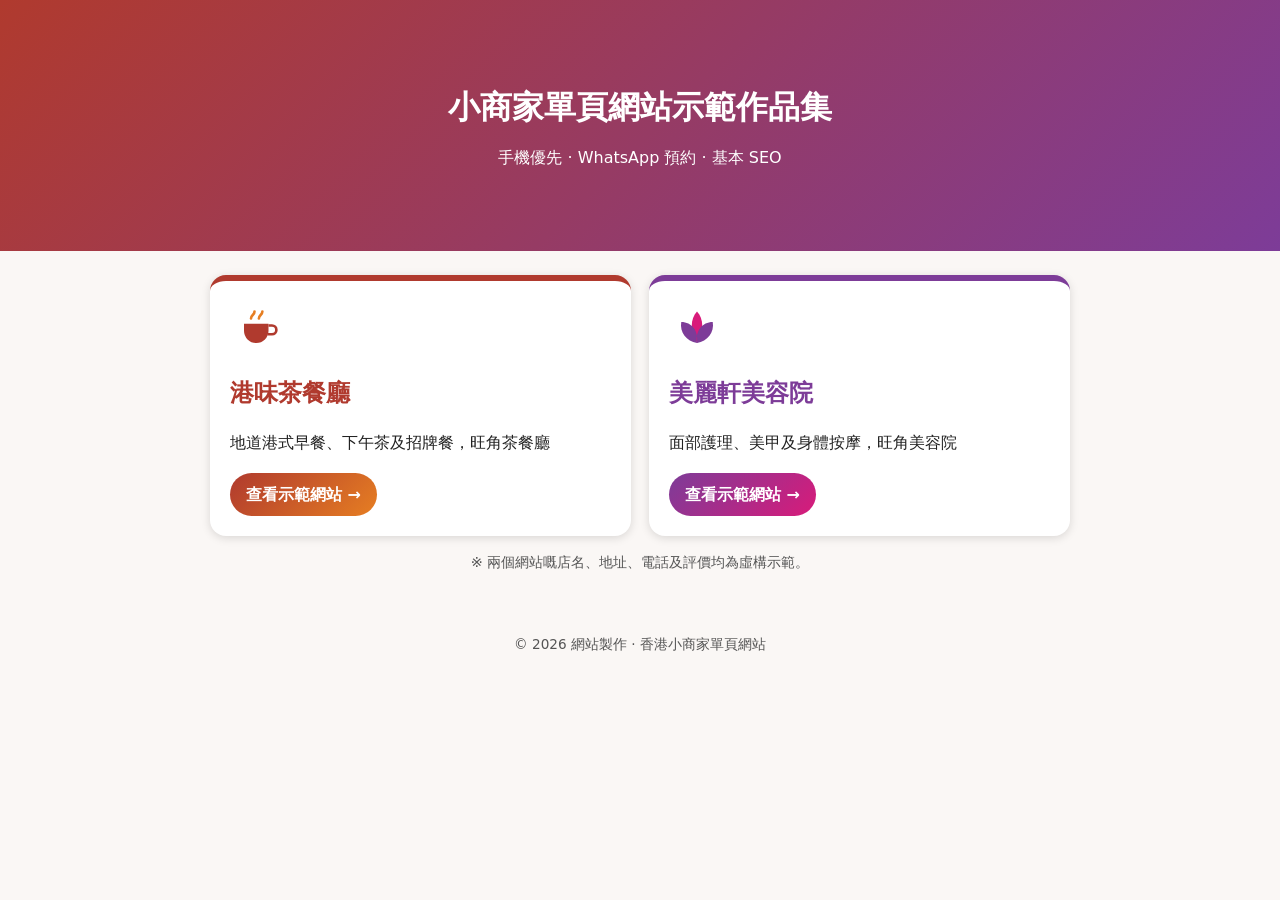
==== index.html @ f4054106 "Root portfolio page, tel links, map marker" ====
<!DOCTYPE html>
<html lang="zh-HK">
<head>
<meta charset="utf-8">
<meta name="viewport" content="width=device-width,initial-scale=1">
<title>香港小商家單頁網站示範作品集</title>
<meta name="description" content="為香港小商家設計嘅手機優先單頁網站示範：茶餐廳及美容院，附 WhatsApp 預約按鈕。">
<meta name="theme-color" content="#b03a2e">
<link rel="canonical" href="https://limaking1028.github.io/hk-demo-sites/">
<meta property="og:type" content="website"><meta property="og:site_name" content="香港小商家單頁網站示範作品集">
<meta property="og:title" content="香港小商家單頁網站示範作品集"><meta property="og:description" content="為香港小商家設計嘅手機優先單頁網站示範：茶餐廳及美容院，附 WhatsApp 預約按鈕。">
<meta property="og:url" content="https://limaking1028.github.io/hk-demo-sites/"><meta property="og:image" content="https://limaking1028.github.io/hk-demo-sites/og-image.png">
<meta property="og:image:width" content="1200"><meta property="og:image:height" content="630"><meta property="og:image:alt" content="小商家單頁網站示範作品集宣傳圖"><meta property="og:locale" content="zh_HK">
<meta name="twitter:card" content="summary_large_image"><meta name="twitter:title" content="香港小商家單頁網站示範作品集"><meta name="twitter:description" content="為香港小商家設計嘅手機優先單頁網站示範：茶餐廳及美容院，附 WhatsApp 預約按鈕。"><meta name="twitter:image" content="https://limaking1028.github.io/hk-demo-sites/og-image.png">
<link rel="icon" type="image/svg+xml" href="favicon.svg">
<script type="application/ld+json">{"@context": "https://schema.org", "@type": "CollectionPage", "name": "香港小商家單頁網站示範作品集", "description": "為香港小商家設計嘅手機優先單頁網站示範：茶餐廳及美容院，附 WhatsApp 預約按鈕。", "url": "https://limaking1028.github.io/hk-demo-sites/", "image": "https://limaking1028.github.io/hk-demo-sites/og-image.png", "inLanguage": "zh-HK", "hasPart": [{"@type": "WebPage", "name": "港味茶餐廳", "url": "https://limaking1028.github.io/hk-demo-sites/cha-chaan-teng/"}, {"@type": "WebPage", "name": "美麗軒美容院", "url": "https://limaking1028.github.io/hk-demo-sites/beauty-salon/"}]}</script>
<style>
*{box-sizing:border-box}body{margin:0;font-family:system-ui,"PingFang HK","Noto Sans TC",sans-serif;color:#222;line-height:1.7;background:#faf7f5}
header{background:linear-gradient(135deg,#b03a2e,#7d3c98);color:#fff;text-align:center;padding:48px 20px}header h1{margin:0 0 .3em}header p{margin:0}
main{max-width:900px;margin:auto;padding:24px 20px}.grid{display:grid;gap:18px}
.card{display:block;background:#fff;border-radius:16px;padding:20px;text-decoration:none;color:#222;box-shadow:0 2px 10px #0002;border-top:6px solid var(--a)}
.card h2{margin:.3em 0;color:var(--a)}.card .go{color:#fff;background:linear-gradient(135deg,var(--a),var(--b));padding:8px 16px;border-radius:999px;display:inline-block;font-weight:600}
.ic svg{width:56px;height:56px}.note{color:#555;font-size:.9em;text-align:center}
footer{text-align:center;font-size:.85em;color:#555;padding:20px}
@media(min-width:700px){.grid{grid-template-columns:1fr 1fr}header{padding:80px}}
</style>
</head>
<body>
<header><h1>小商家單頁網站示範作品集</h1><p>手機優先 · WhatsApp 預約 · 基本 SEO</p></header>
<main><div class="grid"><a class="card" href="cha-chaan-teng/" style="--a:#b03a2e;--b:#e67e22"><div class="ic"><svg viewBox="0 0 64 64" width="72" height="72" role="img" aria-label="港味茶餐廳標誌：茶杯"><circle cx="32" cy="32" r="30" fill="#fff"/><path d="M16 26h28v8a14 14 0 0 1-28 0z" fill="#b03a2e"/><path d="M44 28h4a5 5 0 0 1 0 10h-5" fill="none" stroke="#b03a2e" stroke-width="3"/><path d="M24 20c0-4 4-4 4-8M33 20c0-4 4-4 4-8" stroke="#e67e22" stroke-width="3" fill="none" stroke-linecap="round"/></svg></div><h2>港味茶餐廳</h2><p>地道港式早餐、下午茶及招牌餐，旺角茶餐廳</p><span class="go">查看示範網站 →</span></a><a class="card" href="beauty-salon/" style="--a:#7d3c98;--b:#d81b7a"><div class="ic"><svg viewBox="0 0 64 64" width="72" height="72" role="img" aria-label="美麗軒美容院標誌：蓮花"><circle cx="32" cy="32" r="30" fill="#fff"/><path d="M32 12c8 8 8 24 0 36-8-12-8-28 0-36z" fill="#d81b7a"/><path d="M14 24c12 0 20 10 18 24-12-2-20-12-18-24zM50 24c-12 0-20 10-18 24 12-2 20-12 18-24z" fill="#7d3c98"/></svg></div><h2>美麗軒美容院</h2><p>面部護理、美甲及身體按摩，旺角美容院</p><span class="go">查看示範網站 →</span></a></div>
<p class="note">※ 兩個網站嘅店名、地址、電話及評價均為虛構示範。</p></main>
<footer>© 2026 網站製作 · 香港小商家單頁網站</footer>
</body></html>
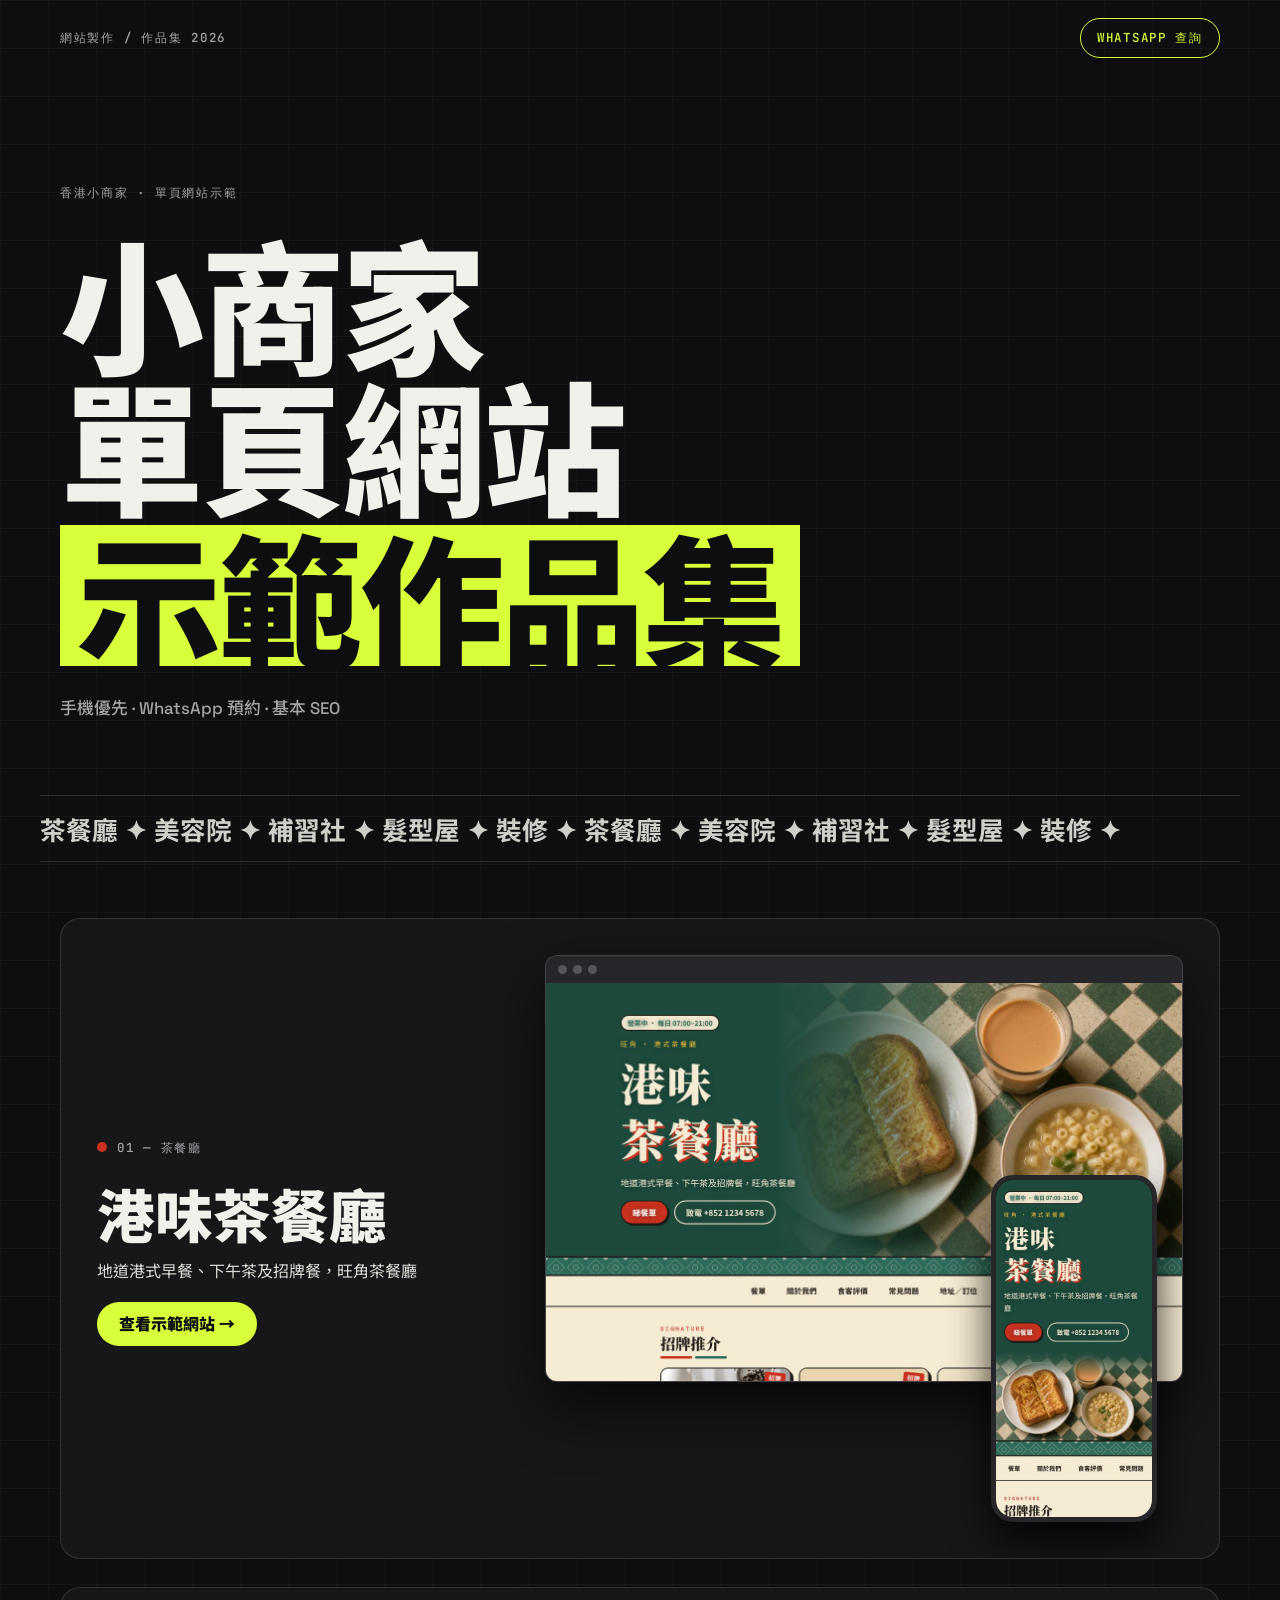
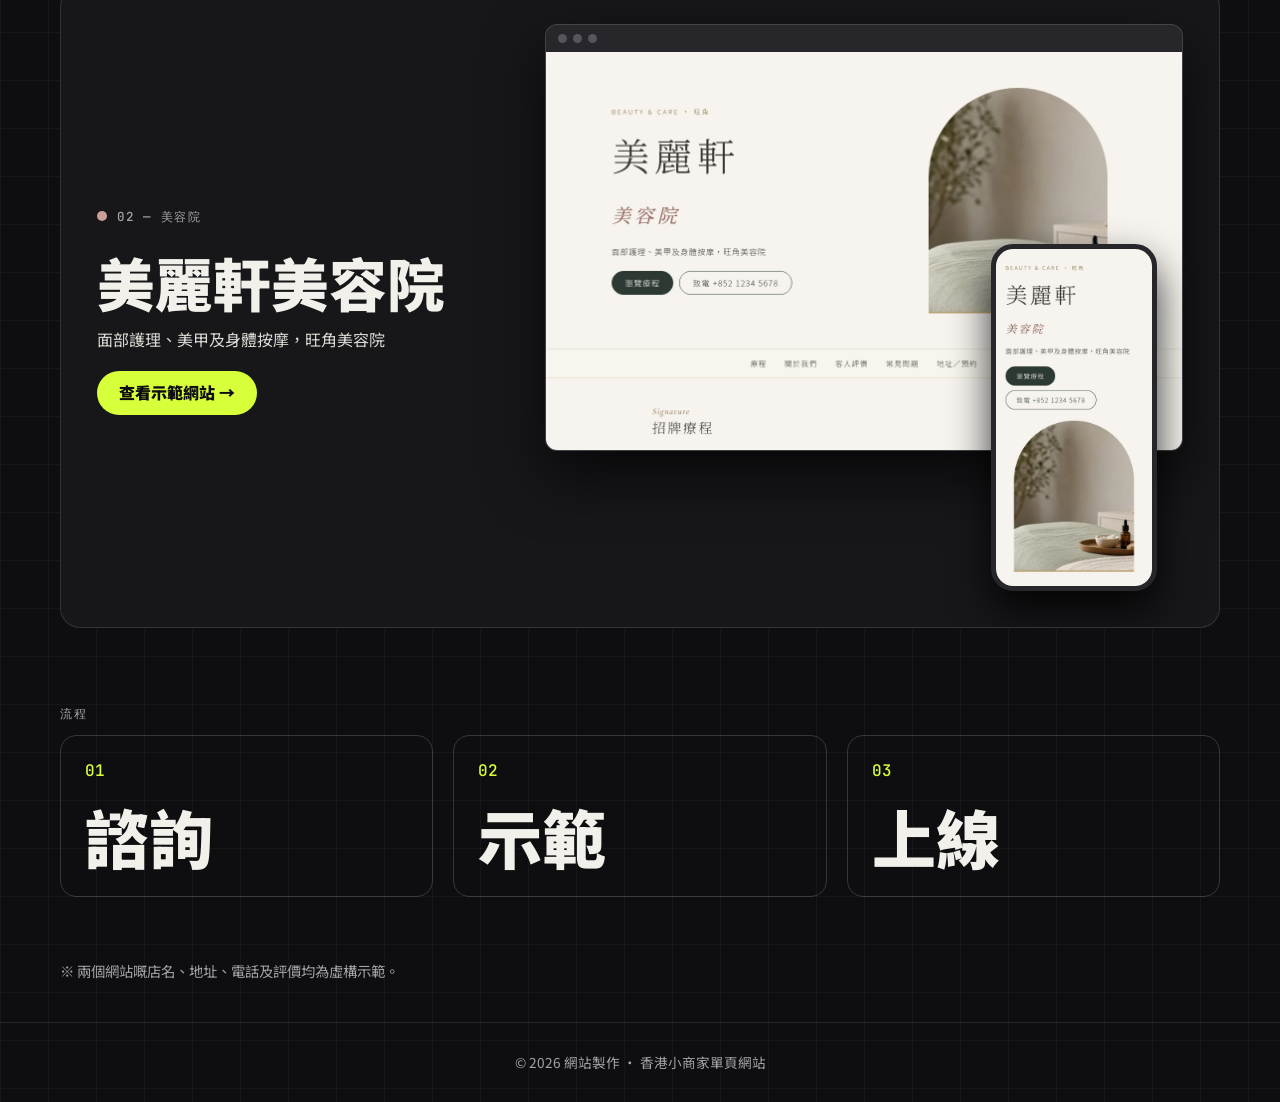
==== commit 406a87b2: "UI redesign; remove legacy build script" ====
--- a/index.html
+++ b/index.html
@@ -5,7 +5,7 @@
 <meta name="viewport" content="width=device-width,initial-scale=1">
 <title>香港小商家單頁網站示範作品集</title>
 <meta name="description" content="為香港小商家設計嘅手機優先單頁網站示範：茶餐廳及美容院，附 WhatsApp 預約按鈕。">
-<meta name="theme-color" content="#b03a2e">
+<meta name="theme-color" content="#0E0E10">
 <link rel="canonical" href="https://limaking1028.github.io/hk-demo-sites/">
 <meta property="og:type" content="website"><meta property="og:site_name" content="香港小商家單頁網站示範作品集">
 <meta property="og:title" content="香港小商家單頁網站示範作品集"><meta property="og:description" content="為香港小商家設計嘅手機優先單頁網站示範：茶餐廳及美容院，附 WhatsApp 預約按鈕。">
@@ -14,20 +14,25 @@
 <meta name="twitter:card" content="summary_large_image"><meta name="twitter:title" content="香港小商家單頁網站示範作品集"><meta name="twitter:description" content="為香港小商家設計嘅手機優先單頁網站示範：茶餐廳及美容院，附 WhatsApp 預約按鈕。"><meta name="twitter:image" content="https://limaking1028.github.io/hk-demo-sites/og-image.png">
 <link rel="icon" type="image/svg+xml" href="favicon.svg">
 <script type="application/ld+json">{"@context": "https://schema.org", "@type": "CollectionPage", "name": "香港小商家單頁網站示範作品集", "description": "為香港小商家設計嘅手機優先單頁網站示範：茶餐廳及美容院，附 WhatsApp 預約按鈕。", "url": "https://limaking1028.github.io/hk-demo-sites/", "image": "https://limaking1028.github.io/hk-demo-sites/og-image.png", "inLanguage": "zh-HK", "hasPart": [{"@type": "WebPage", "name": "港味茶餐廳", "url": "https://limaking1028.github.io/hk-demo-sites/cha-chaan-teng/"}, {"@type": "WebPage", "name": "美麗軒美容院", "url": "https://limaking1028.github.io/hk-demo-sites/beauty-salon/"}]}</script>
-<style>
-*{box-sizing:border-box}body{margin:0;font-family:system-ui,"PingFang HK","Noto Sans TC",sans-serif;color:#222;line-height:1.7;background:#faf7f5}
-header{background:linear-gradient(135deg,#b03a2e,#7d3c98);color:#fff;text-align:center;padding:48px 20px}header h1{margin:0 0 .3em}header p{margin:0}
-main{max-width:900px;margin:auto;padding:24px 20px}.grid{display:grid;gap:18px}
-.card{display:block;background:#fff;border-radius:16px;padding:20px;text-decoration:none;color:#222;box-shadow:0 2px 10px #0002;border-top:6px solid var(--a)}
-.card h2{margin:.3em 0;color:var(--a)}.card .go{color:#fff;background:linear-gradient(135deg,var(--a),var(--b));padding:8px 16px;border-radius:999px;display:inline-block;font-weight:600}
-.ic svg{width:56px;height:56px}.note{color:#555;font-size:.9em;text-align:center}
-footer{text-align:center;font-size:.85em;color:#555;padding:20px}
-@media(min-width:700px){.grid{grid-template-columns:1fr 1fr}header{padding:80px}}
-</style>
+<link rel="preconnect" href="https://fonts.googleapis.com"><link rel="preconnect" href="https://fonts.gstatic.com" crossorigin>
+<link href="https://fonts.googleapis.com/css2?family=JetBrains+Mono:wght@400;500&family=Noto+Sans+TC:wght@400;500;900&family=Space+Grotesk:wght@500;700&display=swap" rel="stylesheet">
+<link rel="stylesheet" href="style.css">
 </head>
 <body>
-<header><h1>小商家單頁網站示範作品集</h1><p>手機優先 · WhatsApp 預約 · 基本 SEO</p></header>
-<main><div class="grid"><a class="card" href="cha-chaan-teng/" style="--a:#b03a2e;--b:#e67e22"><div class="ic"><svg viewBox="0 0 64 64" width="72" height="72" role="img" aria-label="港味茶餐廳標誌：茶杯"><circle cx="32" cy="32" r="30" fill="#fff"/><path d="M16 26h28v8a14 14 0 0 1-28 0z" fill="#b03a2e"/><path d="M44 28h4a5 5 0 0 1 0 10h-5" fill="none" stroke="#b03a2e" stroke-width="3"/><path d="M24 20c0-4 4-4 4-8M33 20c0-4 4-4 4-8" stroke="#e67e22" stroke-width="3" fill="none" stroke-linecap="round"/></svg></div><h2>港味茶餐廳</h2><p>地道港式早餐、下午茶及招牌餐，旺角茶餐廳</p><span class="go">查看示範網站 →</span></a><a class="card" href="beauty-salon/" style="--a:#7d3c98;--b:#d81b7a"><div class="ic"><svg viewBox="0 0 64 64" width="72" height="72" role="img" aria-label="美麗軒美容院標誌：蓮花"><circle cx="32" cy="32" r="30" fill="#fff"/><path d="M32 12c8 8 8 24 0 36-8-12-8-28 0-36z" fill="#d81b7a"/><path d="M14 24c12 0 20 10 18 24-12-2-20-12-18-24zM50 24c-12 0-20 10-18 24 12-2 20-12 18-24z" fill="#7d3c98"/></svg></div><h2>美麗軒美容院</h2><p>面部護理、美甲及身體按摩，旺角美容院</p><span class="go">查看示範網站 →</span></a></div>
-<p class="note">※ 兩個網站嘅店名、地址、電話及評價均為虛構示範。</p></main>
+<header class="top"><span class="mono">網站製作 / 作品集 2026</span><a class="mono pill" href="https://wa.me/85212345678" rel="noopener">WhatsApp 查詢</a></header>
+<main>
+<section class="hero"><p class="mono">香港小商家 · 單頁網站示範</p><h1><span>小商家</span><span>單頁網站</span><span class="hl">示範作品集</span></h1><p class="lead">手機優先 · WhatsApp 預約 · 基本 SEO</p></section>
+<div class="marquee" aria-hidden="true"><div><span>茶餐廳 ✦ 美容院 ✦ 補習社 ✦ 髮型屋 ✦ 裝修 ✦ </span><span>茶餐廳 ✦ 美容院 ✦ 補習社 ✦ 髮型屋 ✦ 裝修 ✦ </span></div></div>
+<section class="cases">
+<article class="case rv"><a href="cha-chaan-teng/" aria-label="查看港味茶餐廳示範網站">
+<div class="meta"><span class="mono"><i style="background:#C8321F"></i>01 — 茶餐廳</span><h2>港味茶餐廳</h2><p>地道港式早餐、下午茶及招牌餐，旺角茶餐廳</p><span class="go">查看示範網站 →</span></div>
+<div class="mock"><div class="browser"><div class="bar"><b></b><b></b><b></b></div><img src="assets/shot-cha-chaan-teng-d.jpg" width="1280" height="800" alt="港味茶餐廳桌面版截圖" loading="lazy"></div><div class="phone"><img src="assets/shot-cha-chaan-teng-m.jpg" width="390" height="844" alt="港味茶餐廳手機版截圖" loading="lazy"></div></div></a></article><article class="case rv"><a href="beauty-salon/" aria-label="查看美麗軒美容院示範網站">
+<div class="meta"><span class="mono"><i style="background:#C9A097"></i>02 — 美容院</span><h2>美麗軒美容院</h2><p>面部護理、美甲及身體按摩，旺角美容院</p><span class="go">查看示範網站 →</span></div>
+<div class="mock"><div class="browser"><div class="bar"><b></b><b></b><b></b></div><img src="assets/shot-beauty-salon-d.jpg" width="1280" height="800" alt="美麗軒美容院桌面版截圖" loading="lazy"></div><div class="phone"><img src="assets/shot-beauty-salon-m.jpg" width="390" height="844" alt="美麗軒美容院手機版截圖" loading="lazy"></div></div></a></article>
+</section>
+<section class="steps"><p class="mono">流程</p><ol><li><b>01</b><span>諮詢</span></li><li><b>02</b><span>示範</span></li><li><b>03</b><span>上線</span></li></ol></section>
+<p class="note">※ 兩個網站嘅店名、地址、電話及評價均為虛構示範。</p>
+</main>
 <footer>© 2026 網站製作 · 香港小商家單頁網站</footer>
-</body></html>+<script>if("IntersectionObserver"in window&&!matchMedia("(prefers-reduced-motion: reduce)").matches){document.documentElement.classList.add("js");var io=new IntersectionObserver(function(e){e.forEach(function(x){if(x.isIntersecting){x.target.classList.add("in");io.unobserve(x.target)}})},{threshold:.12});document.querySelectorAll(".rv").forEach(function(n){io.observe(n)})}</script>
+</body></html>
--- a/style.css
+++ b/style.css
@@ -0,0 +1,38 @@
+/* 作品集首頁 — 深色高對比 × 大字排印 × 案例展板 */
+:root{--bg:#0E0E10;--paper:#F2F0EA;--lime:#D7FF3A;--grey:#A3A3A8}
+*{box-sizing:border-box}html{scroll-behavior:smooth}
+body{margin:0;background:var(--bg);color:var(--paper);font:400 16px/1.7 "Noto Sans TC",system-ui,sans-serif;overflow-x:hidden;background-image:linear-gradient(#ffffff08 1px,transparent 1px),linear-gradient(90deg,#ffffff08 1px,transparent 1px);background-size:48px 48px}
+.mono{font:500 .78rem "JetBrains Mono",monospace;letter-spacing:.14em;text-transform:uppercase;color:var(--grey)}
+.top{display:flex;justify-content:space-between;align-items:center;padding:18px 20px;max-width:1200px;margin:auto}
+.pill{border:1px solid var(--lime);color:var(--lime);padding:8px 16px;border-radius:99px;text-decoration:none;min-height:40px;display:inline-flex;align-items:center}.pill:hover{background:var(--lime);color:var(--bg)}
+main{max-width:1200px;margin:auto;padding:0 20px}
+.hero{padding:48px 0 36px}
+h1{font:900 clamp(3.2rem,17vw,9rem)/.98 "Noto Sans TC",sans-serif;margin:.2em 0;letter-spacing:-.02em}
+h1 span{display:block;animation:up .9s both}h1 span:nth-child(2){animation-delay:.12s}h1 span:nth-child(3){animation-delay:.24s}
+h1 .hl{color:var(--bg);background:var(--lime);display:inline-block;padding:0 .12em;margin-top:.08em}
+.lead{font:500 1.05rem "Space Grotesk","Noto Sans TC",sans-serif;color:var(--grey);margin:18px 0 0}
+.marquee{overflow:hidden;border-block:1px solid #ffffff22;padding:14px 0;margin:20px -20px 56px;white-space:nowrap}
+.marquee div{display:inline-block;animation:slide 40s linear infinite}.marquee span{font:700 1.6rem "Space Grotesk","Noto Sans TC";color:var(--paper);opacity:.85}
+.cases{display:grid;gap:28px}
+.case a{display:grid;gap:22px;background:#17171A;border:1px solid #ffffff1f;border-radius:20px;padding:22px;color:inherit;text-decoration:none;overflow:hidden;transition:border-color .3s,transform .3s}
+.case a:hover{border-color:var(--lime);transform:translateY(-4px)}
+.meta h2{font:900 clamp(2rem,9vw,3.6rem)/1.1 "Noto Sans TC";margin:.4em 0 .2em}
+.meta p{color:#dcdad4;margin:0 0 18px}
+.meta .mono i{display:inline-block;width:10px;height:10px;border-radius:50%;margin-right:10px}
+.go{display:inline-flex;align-items:center;min-height:44px;background:var(--lime);color:var(--bg);font-weight:900;padding:0 22px;border-radius:99px}
+.mock{position:relative;padding-bottom:22%}
+.browser{background:#26262b;border-radius:12px;overflow:hidden;border:1px solid #ffffff22;box-shadow:0 24px 60px #000a}
+.bar{display:flex;gap:6px;padding:9px 12px}.bar b{width:9px;height:9px;border-radius:50%;background:#55555c}
+.browser img{display:block;width:100%;height:auto}
+.phone{position:absolute;right:4%;bottom:0;width:26%;border:5px solid #26262b;border-radius:22px;overflow:hidden;box-shadow:0 20px 40px #000c;background:#000;transition:transform .5s}
+.phone img{display:block;width:100%;height:auto}.case a:hover .phone{transform:translateY(-8px)}
+.steps{padding:64px 0 24px}.steps ol{list-style:none;margin:12px 0 0;padding:0;display:grid;gap:0;border-top:1px solid #ffffff2a}
+.steps li{display:flex;align-items:baseline;gap:20px;padding:18px 0;border-bottom:1px solid #ffffff2a;font:900 clamp(2rem,9vw,4rem)/1.1 "Noto Sans TC"}
+.steps b{font:500 1rem "JetBrains Mono";color:var(--lime)}
+.note{color:var(--grey);font-size:.9rem;padding:24px 0}
+footer{padding:28px 20px;text-align:center;color:var(--grey);font-size:.85rem;border-top:1px solid #ffffff1a}
+.js .rv{opacity:0;transform:translateY(24px);transition:opacity .7s,transform .7s}.js .rv.in{opacity:1;transform:none}
+@keyframes up{from{opacity:0;transform:translateY(40px)}to{opacity:1;transform:none}}
+@keyframes slide{to{transform:translateX(-50%)}}
+@media(min-width:860px){.case a{grid-template-columns:.8fr 1.2fr;align-items:center;padding:36px}.steps ol{grid-template-columns:repeat(3,1fr);border-top:0;gap:20px}.steps li{flex-direction:column;border:1px solid #ffffff2a;border-radius:16px;padding:24px}.hero{padding:96px 0 56px}}
+@media(prefers-reduced-motion:reduce){*{animation:none!important;transition:none!important;scroll-behavior:auto!important}}
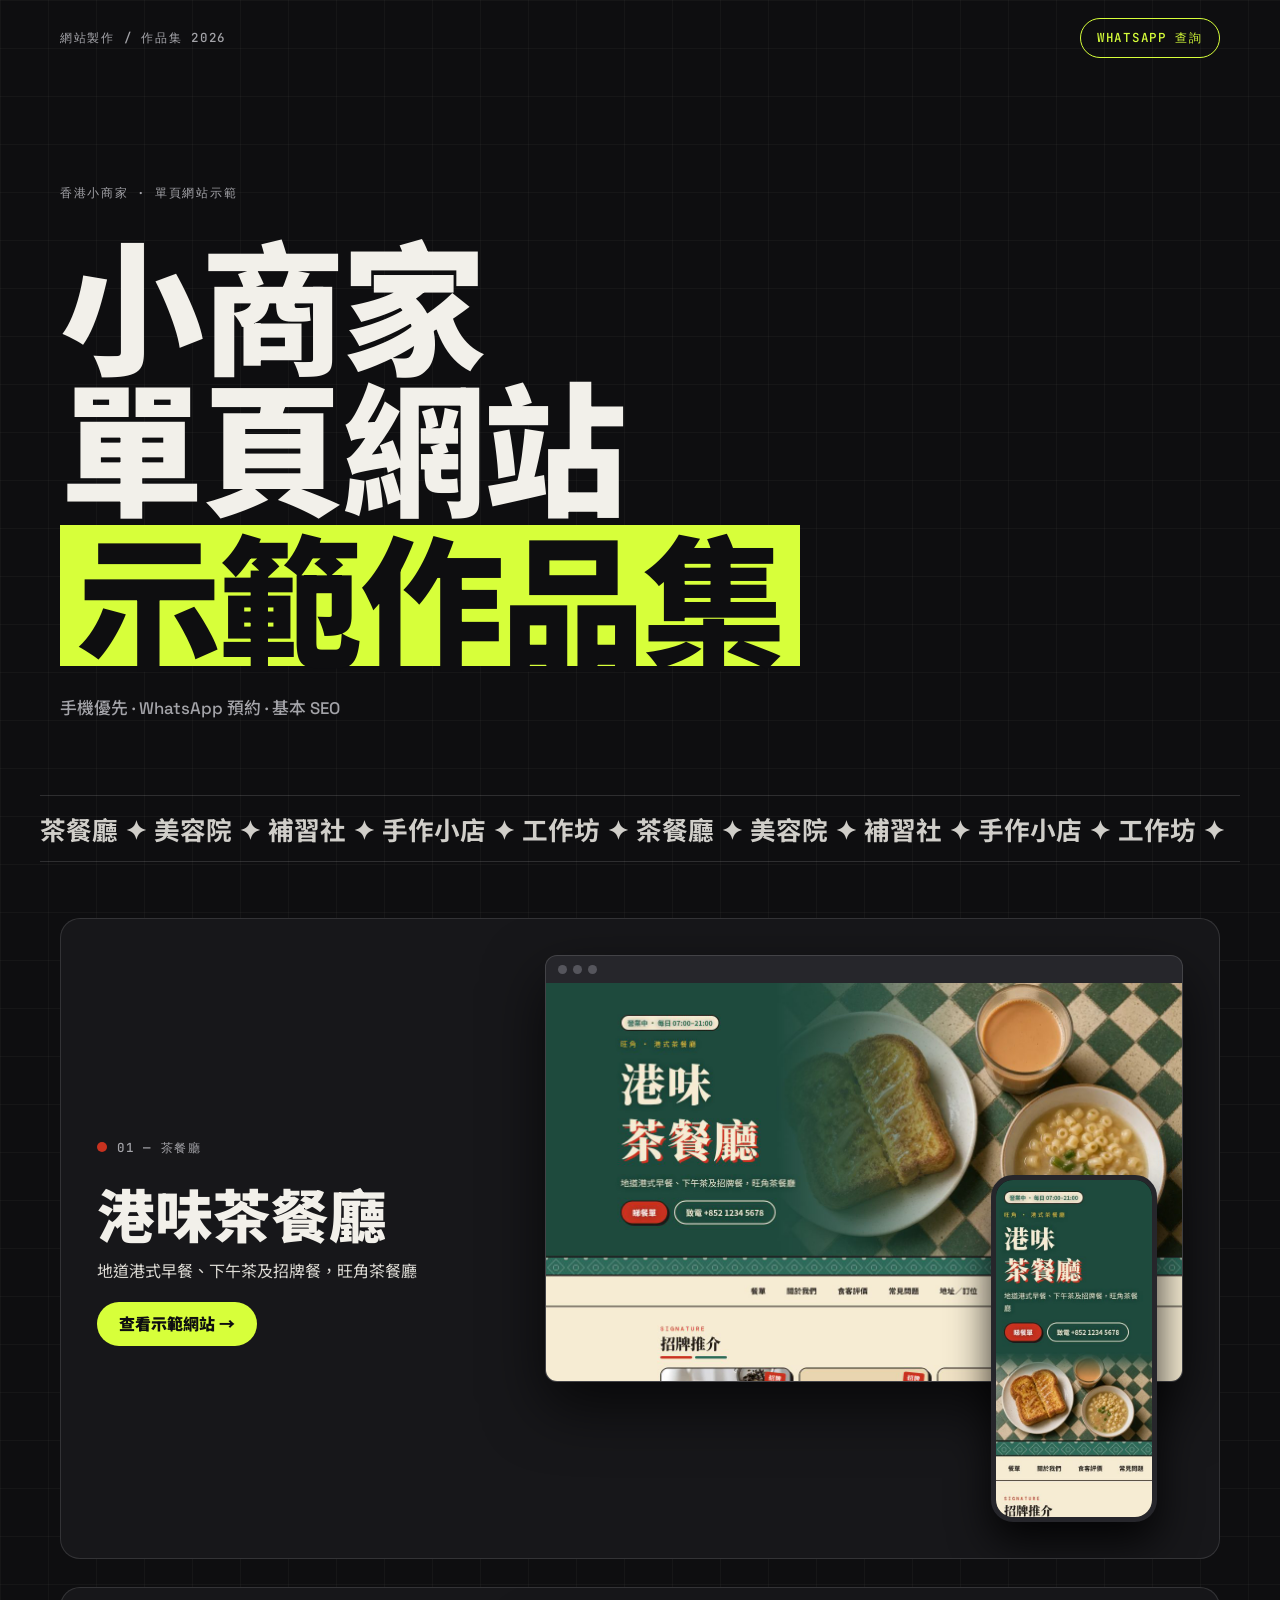
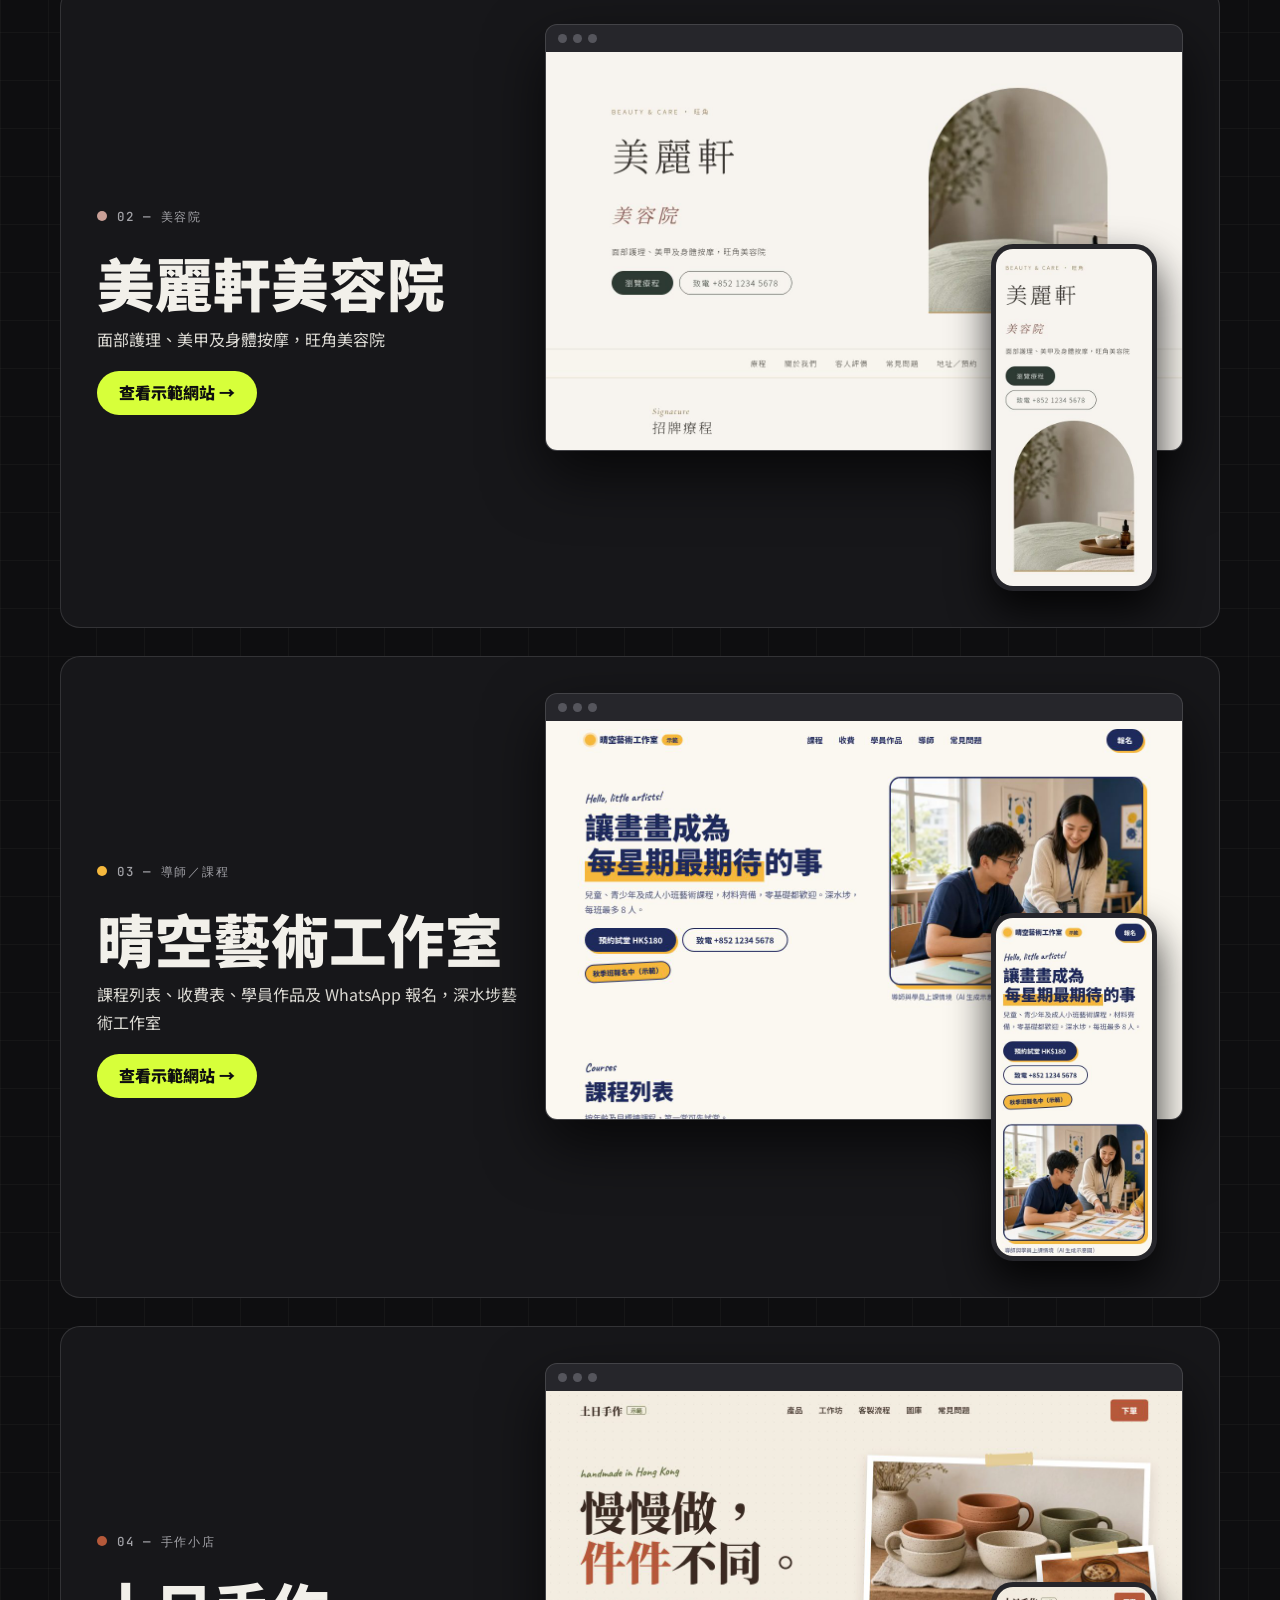
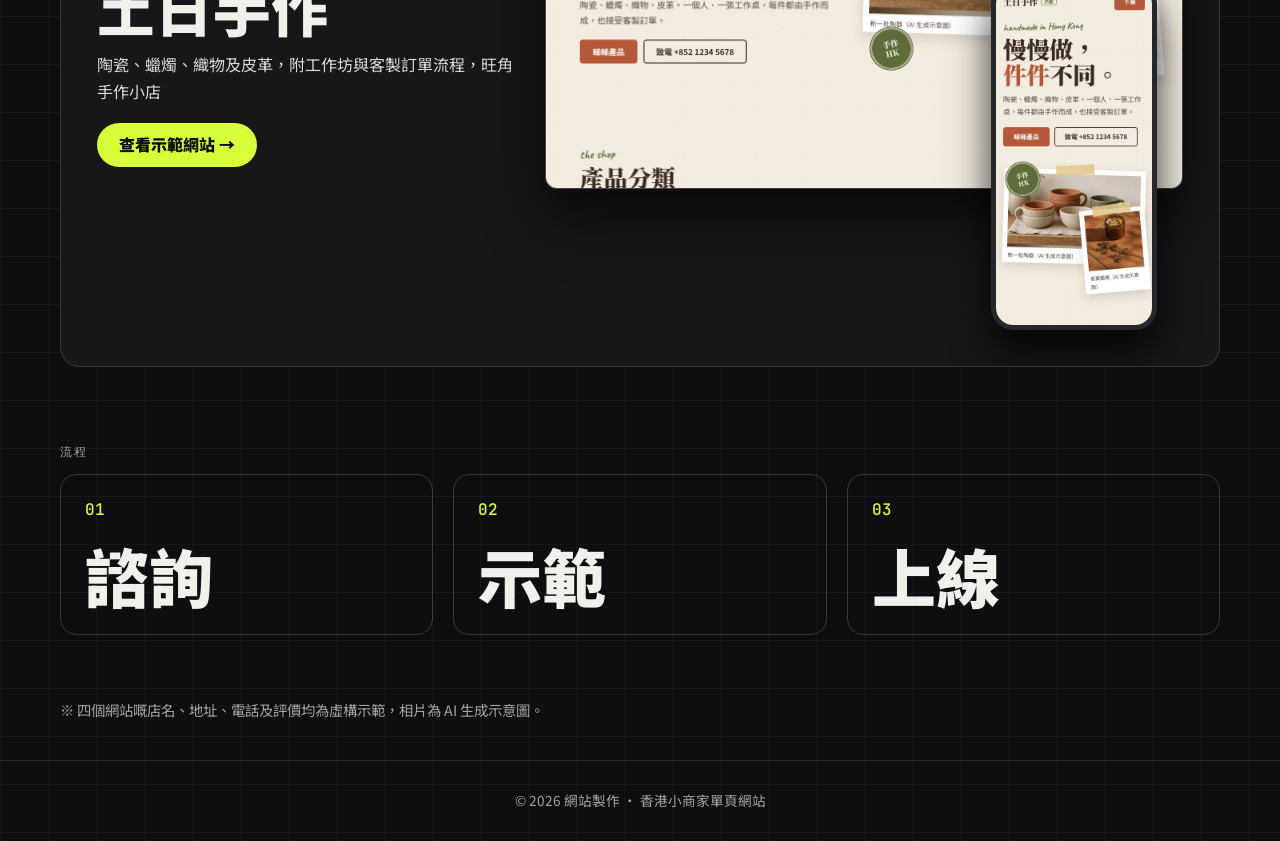
==== commit ccbbb47c: "Add tutor-course and handmade-shop; update root and sitemap" ====
--- a/index.html
+++ b/index.html
@@ -4,16 +4,16 @@
 <meta charset="utf-8">
 <meta name="viewport" content="width=device-width,initial-scale=1">
 <title>香港小商家單頁網站示範作品集</title>
-<meta name="description" content="為香港小商家設計嘅手機優先單頁網站示範：茶餐廳及美容院，附 WhatsApp 預約按鈕。">
+<meta name="description" content="為香港小商家設計嘅手機優先單頁網站示範：茶餐廳、美容院、導師課程及手作小店，附 WhatsApp 預約按鈕。">
 <meta name="theme-color" content="#0E0E10">
 <link rel="canonical" href="https://limaking1028.github.io/hk-demo-sites/">
 <meta property="og:type" content="website"><meta property="og:site_name" content="香港小商家單頁網站示範作品集">
-<meta property="og:title" content="香港小商家單頁網站示範作品集"><meta property="og:description" content="為香港小商家設計嘅手機優先單頁網站示範：茶餐廳及美容院，附 WhatsApp 預約按鈕。">
+<meta property="og:title" content="香港小商家單頁網站示範作品集"><meta property="og:description" content="為香港小商家設計嘅手機優先單頁網站示範：茶餐廳、美容院、導師課程及手作小店，附 WhatsApp 預約按鈕。">
 <meta property="og:url" content="https://limaking1028.github.io/hk-demo-sites/"><meta property="og:image" content="https://limaking1028.github.io/hk-demo-sites/og-image.png">
 <meta property="og:image:width" content="1200"><meta property="og:image:height" content="630"><meta property="og:image:alt" content="小商家單頁網站示範作品集宣傳圖"><meta property="og:locale" content="zh_HK">
-<meta name="twitter:card" content="summary_large_image"><meta name="twitter:title" content="香港小商家單頁網站示範作品集"><meta name="twitter:description" content="為香港小商家設計嘅手機優先單頁網站示範：茶餐廳及美容院，附 WhatsApp 預約按鈕。"><meta name="twitter:image" content="https://limaking1028.github.io/hk-demo-sites/og-image.png">
+<meta name="twitter:card" content="summary_large_image"><meta name="twitter:title" content="香港小商家單頁網站示範作品集"><meta name="twitter:description" content="為香港小商家設計嘅手機優先單頁網站示範：茶餐廳、美容院、導師課程及手作小店，附 WhatsApp 預約按鈕。"><meta name="twitter:image" content="https://limaking1028.github.io/hk-demo-sites/og-image.png">
 <link rel="icon" type="image/svg+xml" href="favicon.svg">
-<script type="application/ld+json">{"@context": "https://schema.org", "@type": "CollectionPage", "name": "香港小商家單頁網站示範作品集", "description": "為香港小商家設計嘅手機優先單頁網站示範：茶餐廳及美容院，附 WhatsApp 預約按鈕。", "url": "https://limaking1028.github.io/hk-demo-sites/", "image": "https://limaking1028.github.io/hk-demo-sites/og-image.png", "inLanguage": "zh-HK", "hasPart": [{"@type": "WebPage", "name": "港味茶餐廳", "url": "https://limaking1028.github.io/hk-demo-sites/cha-chaan-teng/"}, {"@type": "WebPage", "name": "美麗軒美容院", "url": "https://limaking1028.github.io/hk-demo-sites/beauty-salon/"}]}</script>
+<script type="application/ld+json">{"@context": "https://schema.org", "@type": "CollectionPage", "name": "香港小商家單頁網站示範作品集", "description": "為香港小商家設計嘅手機優先單頁網站示範：茶餐廳、美容院、導師課程及手作小店，附 WhatsApp 預約按鈕。", "url": "https://limaking1028.github.io/hk-demo-sites/", "image": "https://limaking1028.github.io/hk-demo-sites/og-image.png", "inLanguage": "zh-HK", "hasPart": [{"@type": "WebPage", "name": "港味茶餐廳", "url": "https://limaking1028.github.io/hk-demo-sites/cha-chaan-teng/"}, {"@type": "WebPage", "name": "美麗軒美容院", "url": "https://limaking1028.github.io/hk-demo-sites/beauty-salon/"}, {"@type": "WebPage", "name": "晴空藝術工作室", "url": "https://limaking1028.github.io/hk-demo-sites/tutor-course/"}, {"@type": "WebPage", "name": "土日手作", "url": "https://limaking1028.github.io/hk-demo-sites/handmade-shop/"}]}</script>
 <link rel="preconnect" href="https://fonts.googleapis.com"><link rel="preconnect" href="https://fonts.gstatic.com" crossorigin>
 <link href="https://fonts.googleapis.com/css2?family=JetBrains+Mono:wght@400;500&family=Noto+Sans+TC:wght@400;500;900&family=Space+Grotesk:wght@500;700&display=swap" rel="stylesheet">
 <link rel="stylesheet" href="style.css">
@@ -22,16 +22,20 @@
 <header class="top"><span class="mono">網站製作 / 作品集 2026</span><a class="mono pill" href="https://wa.me/85212345678" rel="noopener">WhatsApp 查詢</a></header>
 <main>
 <section class="hero"><p class="mono">香港小商家 · 單頁網站示範</p><h1><span>小商家</span><span>單頁網站</span><span class="hl">示範作品集</span></h1><p class="lead">手機優先 · WhatsApp 預約 · 基本 SEO</p></section>
-<div class="marquee" aria-hidden="true"><div><span>茶餐廳 ✦ 美容院 ✦ 補習社 ✦ 髮型屋 ✦ 裝修 ✦ </span><span>茶餐廳 ✦ 美容院 ✦ 補習社 ✦ 髮型屋 ✦ 裝修 ✦ </span></div></div>
+<div class="marquee" aria-hidden="true"><div><span>茶餐廳 ✦ 美容院 ✦ 補習社 ✦ 手作小店 ✦ 工作坊 ✦ </span><span>茶餐廳 ✦ 美容院 ✦ 補習社 ✦ 手作小店 ✦ 工作坊 ✦ </span></div></div>
 <section class="cases">
 <article class="case rv"><a href="cha-chaan-teng/" aria-label="查看港味茶餐廳示範網站">
 <div class="meta"><span class="mono"><i style="background:#C8321F"></i>01 — 茶餐廳</span><h2>港味茶餐廳</h2><p>地道港式早餐、下午茶及招牌餐，旺角茶餐廳</p><span class="go">查看示範網站 →</span></div>
 <div class="mock"><div class="browser"><div class="bar"><b></b><b></b><b></b></div><img src="assets/shot-cha-chaan-teng-d.jpg" width="1280" height="800" alt="港味茶餐廳桌面版截圖" loading="lazy"></div><div class="phone"><img src="assets/shot-cha-chaan-teng-m.jpg" width="390" height="844" alt="港味茶餐廳手機版截圖" loading="lazy"></div></div></a></article><article class="case rv"><a href="beauty-salon/" aria-label="查看美麗軒美容院示範網站">
 <div class="meta"><span class="mono"><i style="background:#C9A097"></i>02 — 美容院</span><h2>美麗軒美容院</h2><p>面部護理、美甲及身體按摩，旺角美容院</p><span class="go">查看示範網站 →</span></div>
-<div class="mock"><div class="browser"><div class="bar"><b></b><b></b><b></b></div><img src="assets/shot-beauty-salon-d.jpg" width="1280" height="800" alt="美麗軒美容院桌面版截圖" loading="lazy"></div><div class="phone"><img src="assets/shot-beauty-salon-m.jpg" width="390" height="844" alt="美麗軒美容院手機版截圖" loading="lazy"></div></div></a></article>
+<div class="mock"><div class="browser"><div class="bar"><b></b><b></b><b></b></div><img src="assets/shot-beauty-salon-d.jpg" width="1280" height="800" alt="美麗軒美容院桌面版截圖" loading="lazy"></div><div class="phone"><img src="assets/shot-beauty-salon-m.jpg" width="390" height="844" alt="美麗軒美容院手機版截圖" loading="lazy"></div></div></a></article><article class="case rv"><a href="tutor-course/" aria-label="查看晴空藝術工作室示範網站">
+<div class="meta"><span class="mono"><i style="background:#F5B83D"></i>03 — 導師／課程</span><h2>晴空藝術工作室</h2><p>課程列表、收費表、學員作品及 WhatsApp 報名，深水埗藝術工作室</p><span class="go">查看示範網站 →</span></div>
+<div class="mock"><div class="browser"><div class="bar"><b></b><b></b><b></b></div><img src="assets/shot-tutor-course-d.jpg" width="1280" height="800" alt="晴空藝術工作室桌面版截圖" loading="lazy"></div><div class="phone"><img src="assets/shot-tutor-course-m.jpg" width="390" height="844" alt="晴空藝術工作室手機版截圖" loading="lazy"></div></div></a></article><article class="case rv"><a href="handmade-shop/" aria-label="查看土日手作示範網站">
+<div class="meta"><span class="mono"><i style="background:#B5593A"></i>04 — 手作小店</span><h2>土日手作</h2><p>陶瓷、蠟燭、織物及皮革，附工作坊與客製訂單流程，旺角手作小店</p><span class="go">查看示範網站 →</span></div>
+<div class="mock"><div class="browser"><div class="bar"><b></b><b></b><b></b></div><img src="assets/shot-handmade-shop-d.jpg" width="1280" height="800" alt="土日手作桌面版截圖" loading="lazy"></div><div class="phone"><img src="assets/shot-handmade-shop-m.jpg" width="390" height="844" alt="土日手作手機版截圖" loading="lazy"></div></div></a></article>
 </section>
 <section class="steps"><p class="mono">流程</p><ol><li><b>01</b><span>諮詢</span></li><li><b>02</b><span>示範</span></li><li><b>03</b><span>上線</span></li></ol></section>
-<p class="note">※ 兩個網站嘅店名、地址、電話及評價均為虛構示範。</p>
+<p class="note">※ 四個網站嘅店名、地址、電話及評價均為虛構示範，相片為 AI 生成示意圖。</p>
 </main>
 <footer>© 2026 網站製作 · 香港小商家單頁網站</footer>
 <script>if("IntersectionObserver"in window&&!matchMedia("(prefers-reduced-motion: reduce)").matches){document.documentElement.classList.add("js");var io=new IntersectionObserver(function(e){e.forEach(function(x){if(x.isIntersecting){x.target.classList.add("in");io.unobserve(x.target)}})},{threshold:.12});document.querySelectorAll(".rv").forEach(function(n){io.observe(n)})}</script>
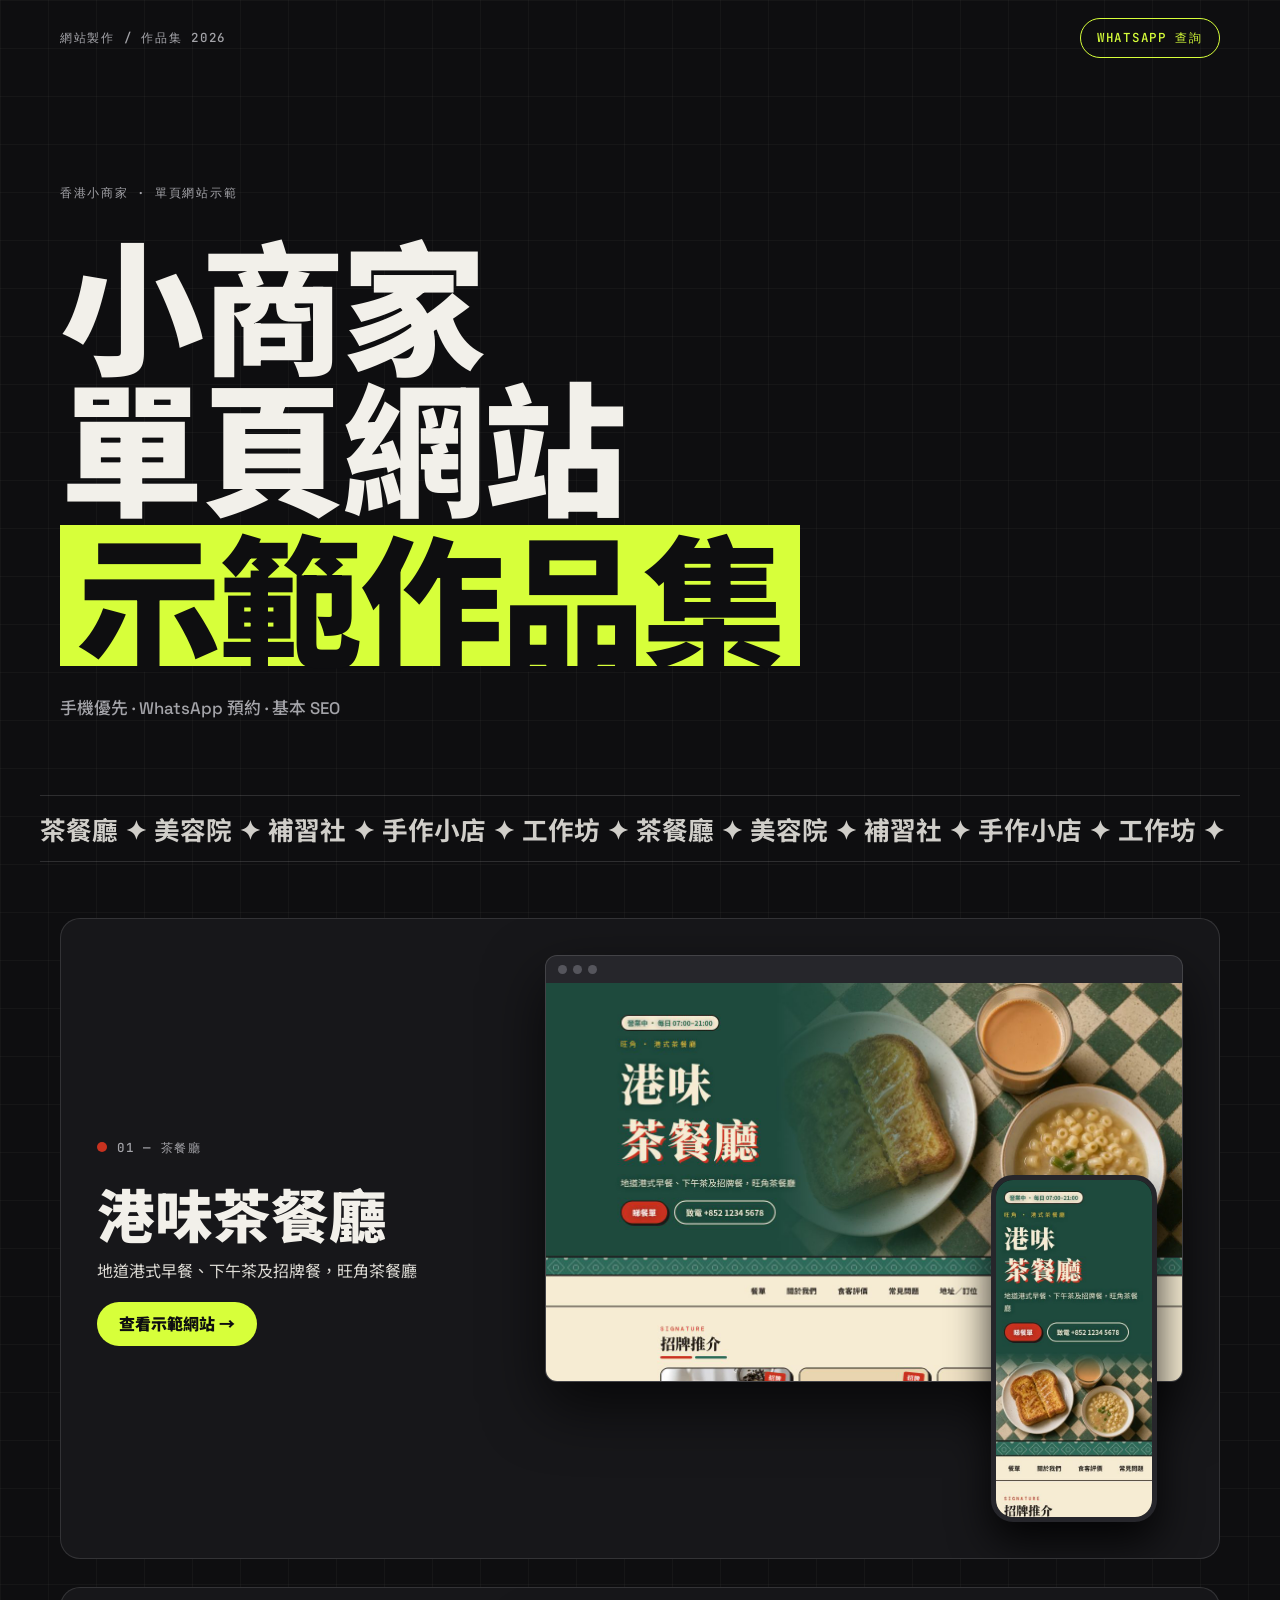
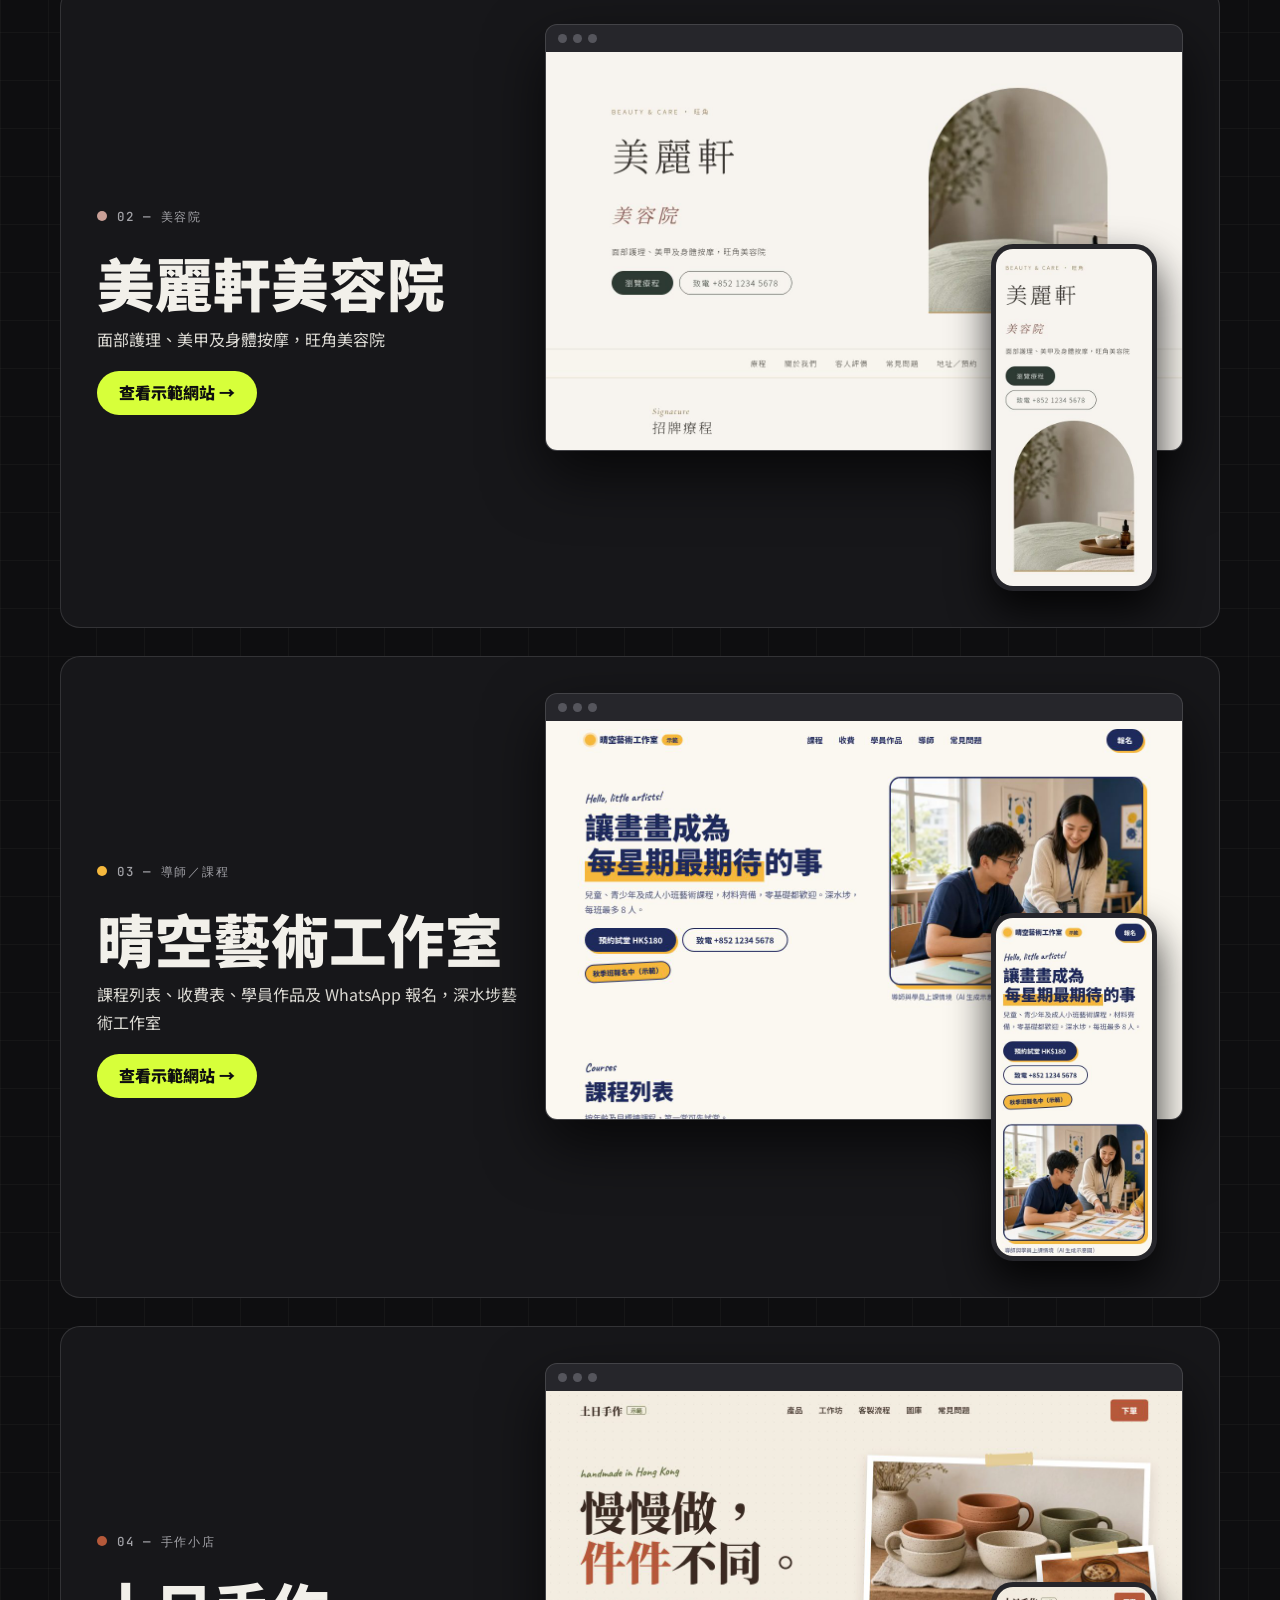
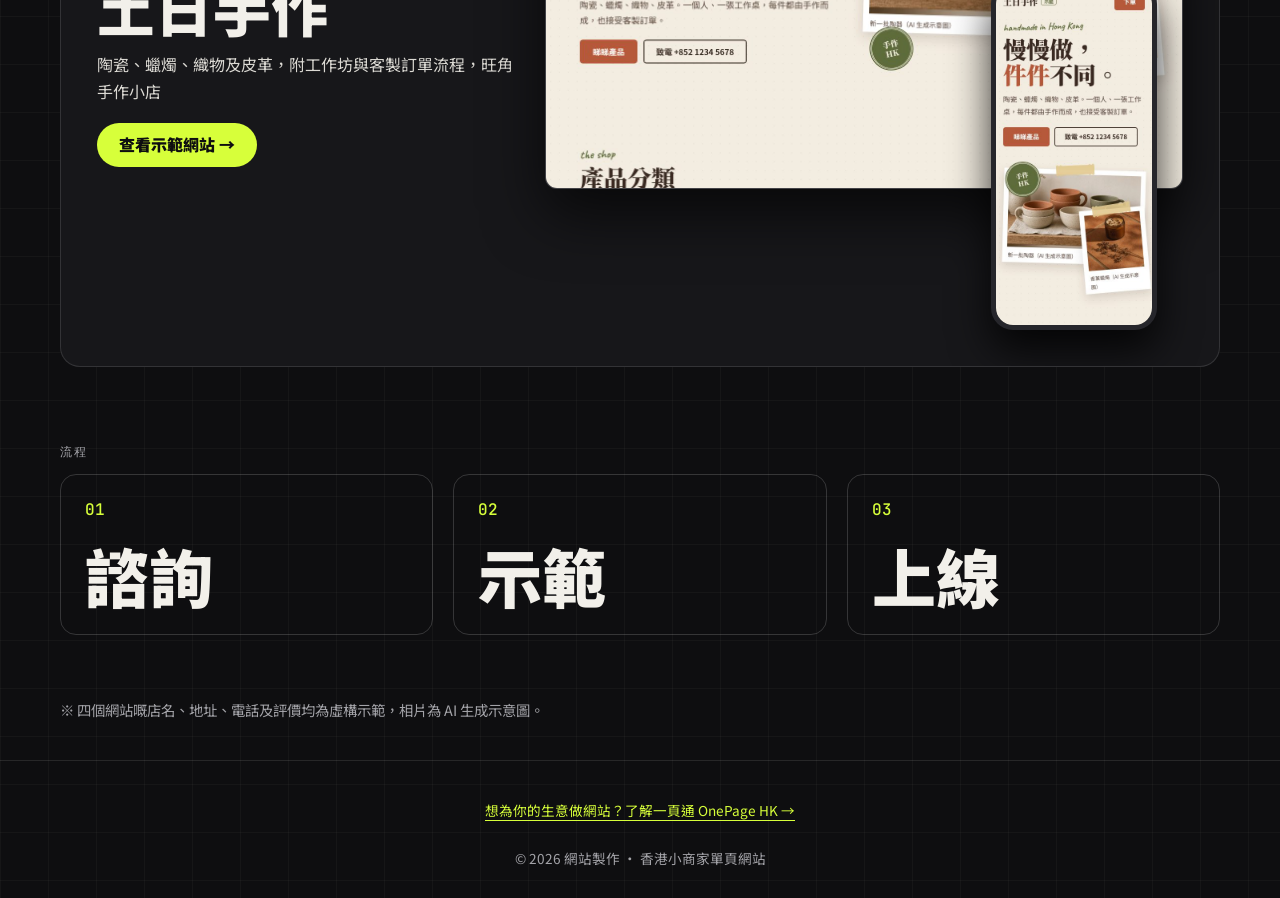
==== commit c88effc5: "Add onepage-hk; update root page, root style and sitemap" ====
--- a/index.html
+++ b/index.html
@@ -37,6 +37,6 @@
 <section class="steps"><p class="mono">流程</p><ol><li><b>01</b><span>諮詢</span></li><li><b>02</b><span>示範</span></li><li><b>03</b><span>上線</span></li></ol></section>
 <p class="note">※ 四個網站嘅店名、地址、電話及評價均為虛構示範，相片為 AI 生成示意圖。</p>
 </main>
-<footer>© 2026 網站製作 · 香港小商家單頁網站</footer>
+<footer><p class="foot-cta"><a href="onepage-hk/">想為你的生意做網站？了解一頁通 OnePage HK →</a></p>© 2026 網站製作 · 香港小商家單頁網站</footer>
 <script>if("IntersectionObserver"in window&&!matchMedia("(prefers-reduced-motion: reduce)").matches){document.documentElement.classList.add("js");var io=new IntersectionObserver(function(e){e.forEach(function(x){if(x.isIntersecting){x.target.classList.add("in");io.unobserve(x.target)}})},{threshold:.12});document.querySelectorAll(".rv").forEach(function(n){io.observe(n)})}</script>
 </body></html>
--- a/style.css
+++ b/style.css
@@ -36,3 +36,5 @@
 @keyframes slide{to{transform:translateX(-50%)}}
 @media(min-width:860px){.case a{grid-template-columns:.8fr 1.2fr;align-items:center;padding:36px}.steps ol{grid-template-columns:repeat(3,1fr);border-top:0;gap:20px}.steps li{flex-direction:column;border:1px solid #ffffff2a;border-radius:16px;padding:24px}.hero{padding:96px 0 56px}}
 @media(prefers-reduced-motion:reduce){*{animation:none!important;transition:none!important;scroll-behavior:auto!important}}
+
+.foot-cta{margin:0 0 14px}.foot-cta a{color:var(--lime);text-decoration:underline;text-underline-offset:4px;display:inline-block;padding:10px 4px;min-height:24px}.foot-cta a:hover{color:var(--paper)}
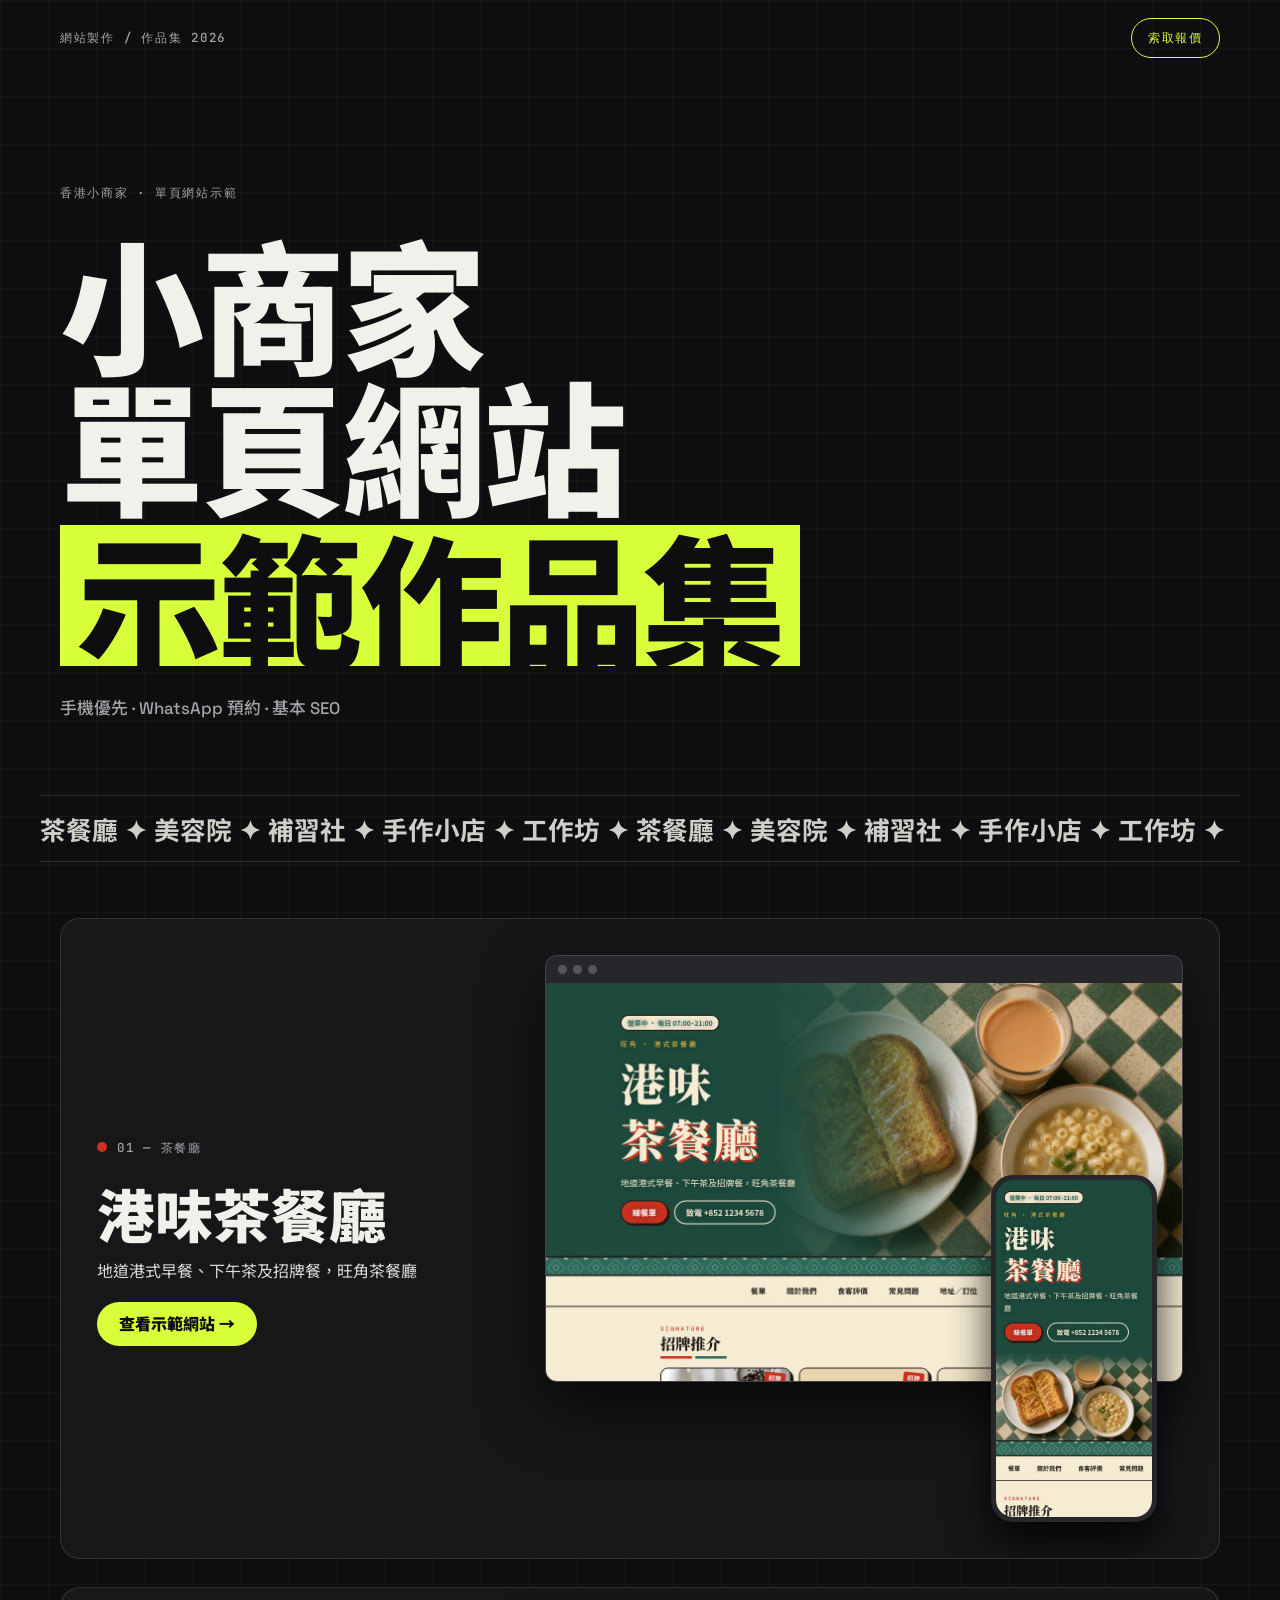
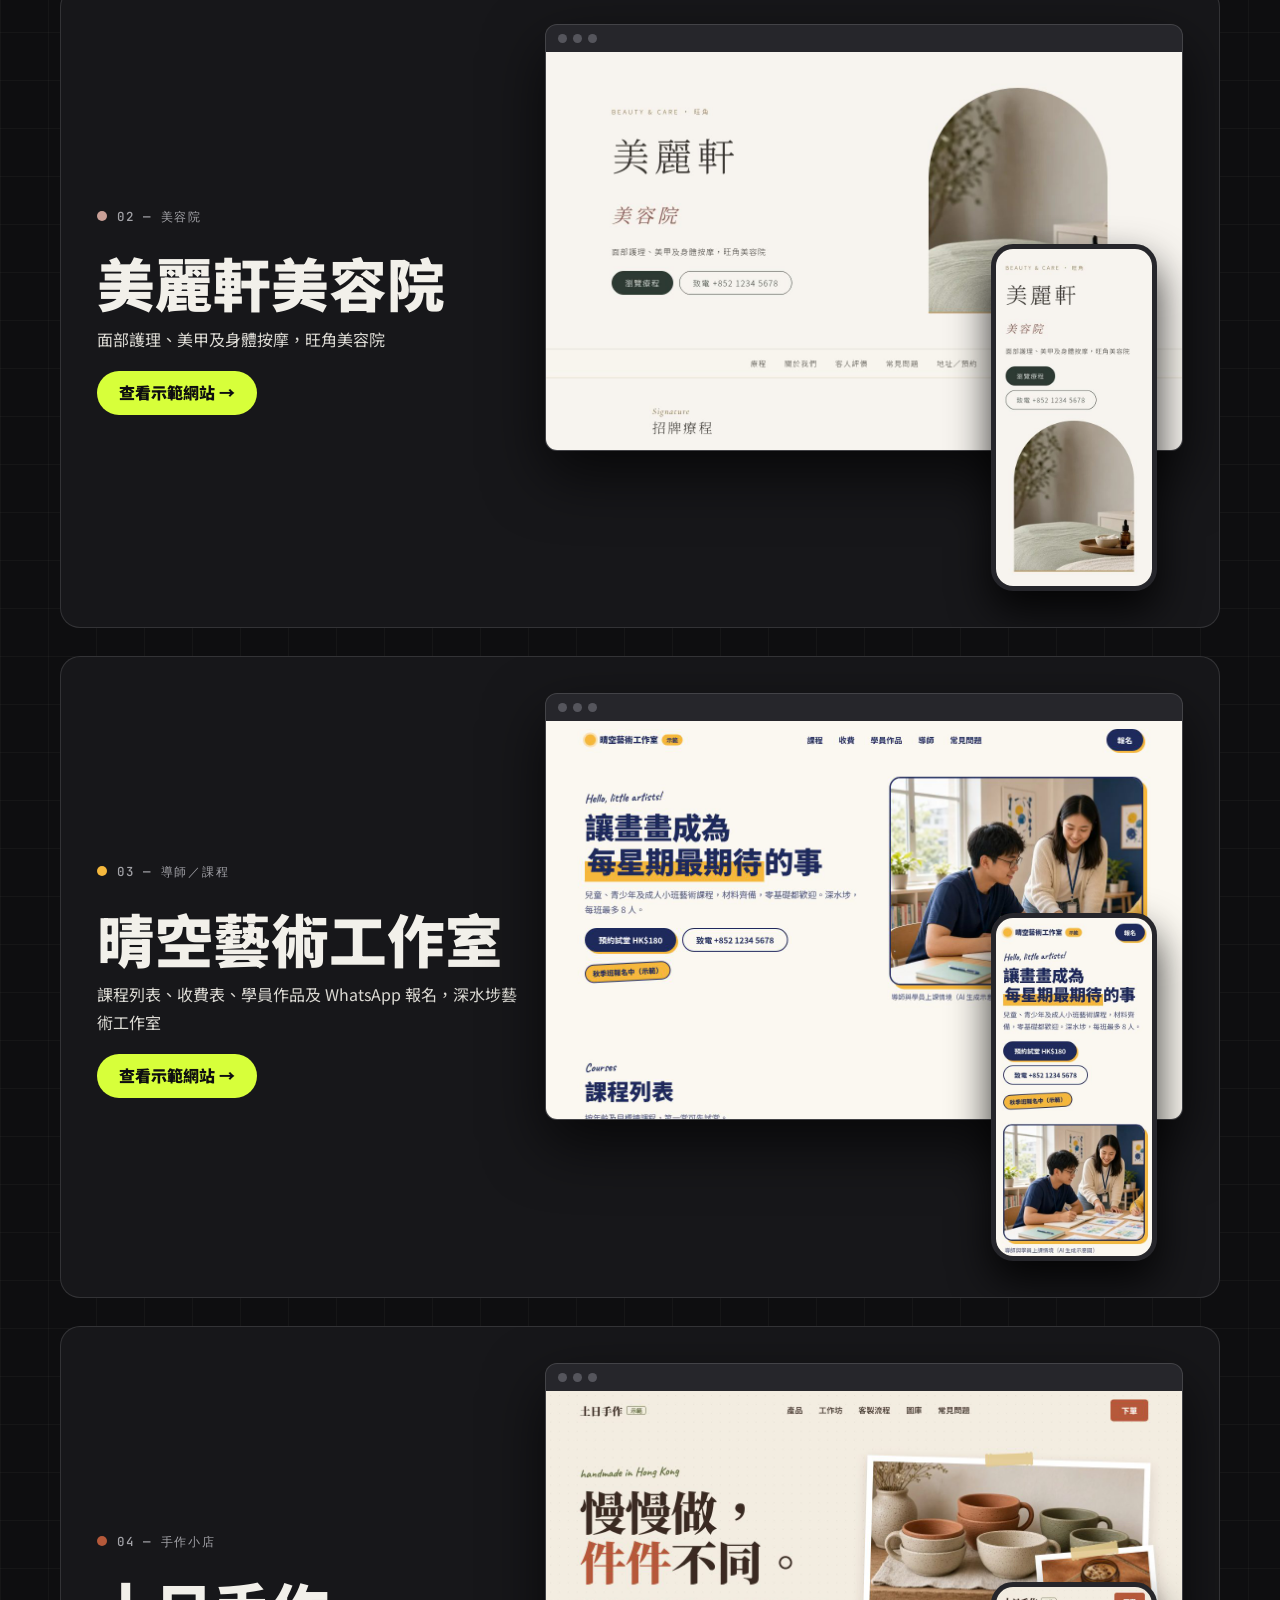
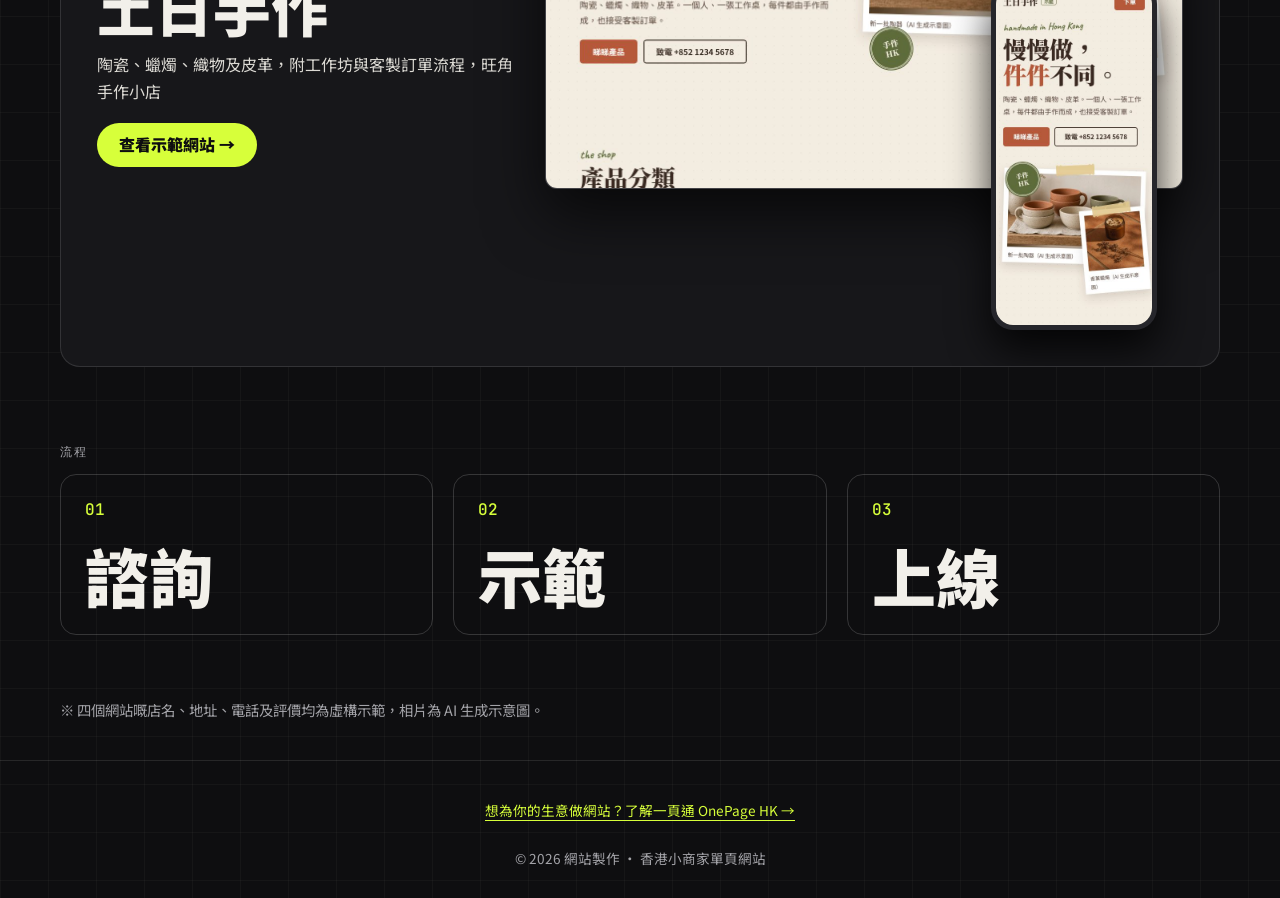
==== commit a991c300: "Root: replace demo WhatsApp link with onepage-hk enquiry anchor" ====
--- a/index.html
+++ b/index.html
@@ -19,7 +19,7 @@
 <link rel="stylesheet" href="style.css">
 </head>
 <body>
-<header class="top"><span class="mono">網站製作 / 作品集 2026</span><a class="mono pill" href="https://wa.me/85212345678" rel="noopener">WhatsApp 查詢</a></header>
+<header class="top"><span class="mono">網站製作 / 作品集 2026</span><a class="mono pill" href="onepage-hk/#enquiry">索取報價</a></header>
 <main>
 <section class="hero"><p class="mono">香港小商家 · 單頁網站示範</p><h1><span>小商家</span><span>單頁網站</span><span class="hl">示範作品集</span></h1><p class="lead">手機優先 · WhatsApp 預約 · 基本 SEO</p></section>
 <div class="marquee" aria-hidden="true"><div><span>茶餐廳 ✦ 美容院 ✦ 補習社 ✦ 手作小店 ✦ 工作坊 ✦ </span><span>茶餐廳 ✦ 美容院 ✦ 補習社 ✦ 手作小店 ✦ 工作坊 ✦ </span></div></div>
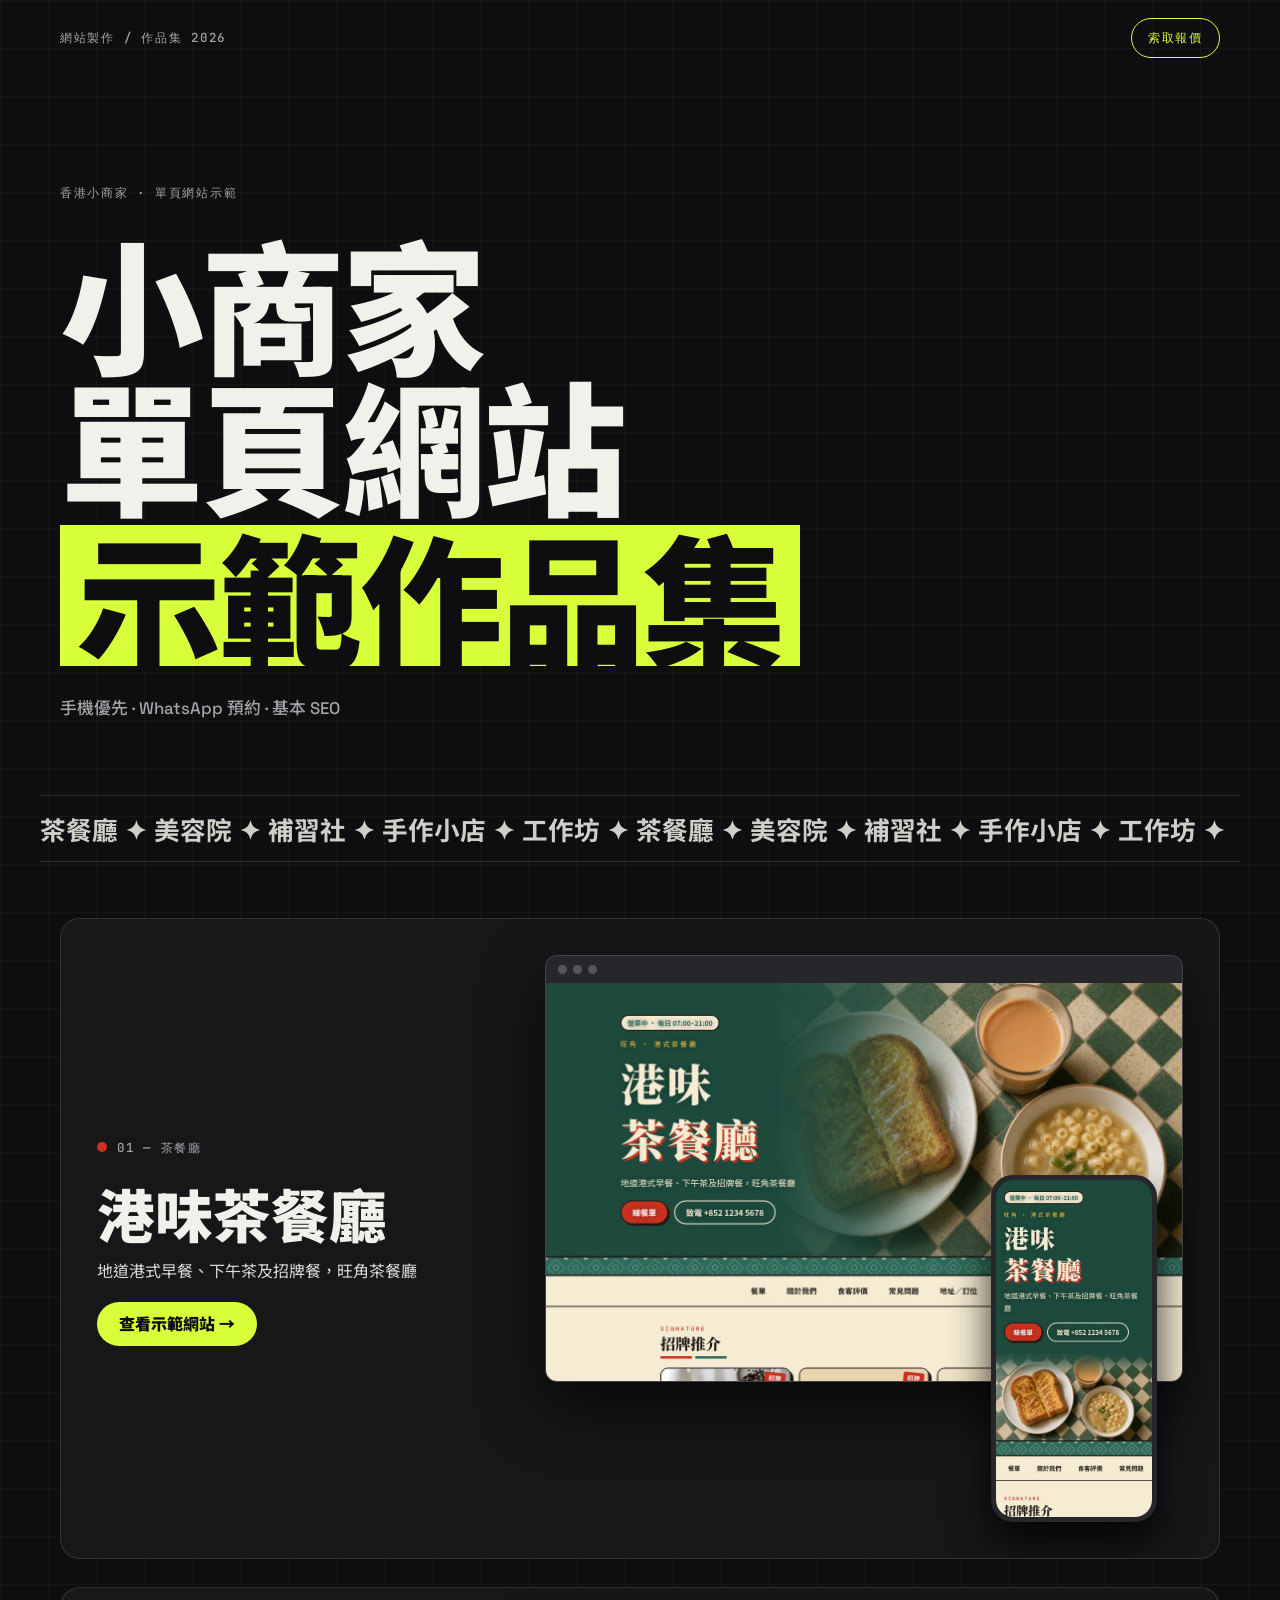
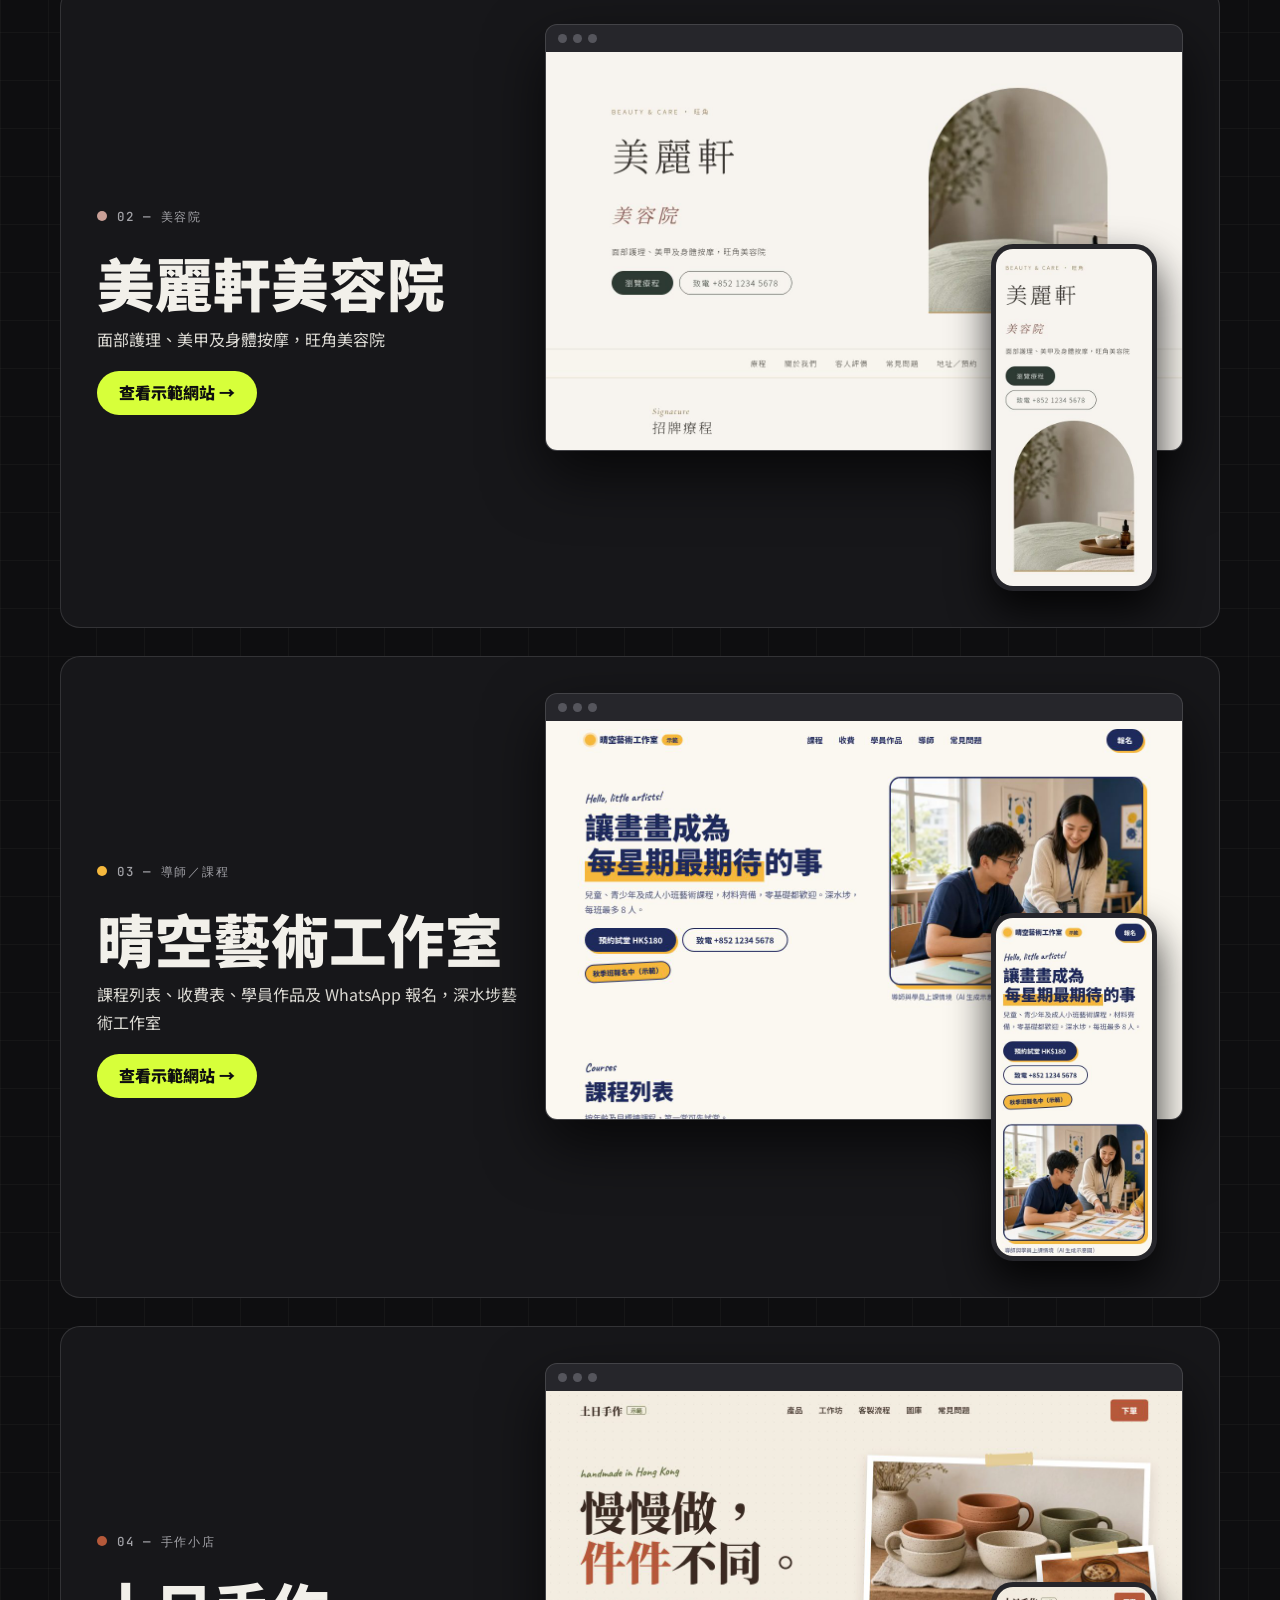
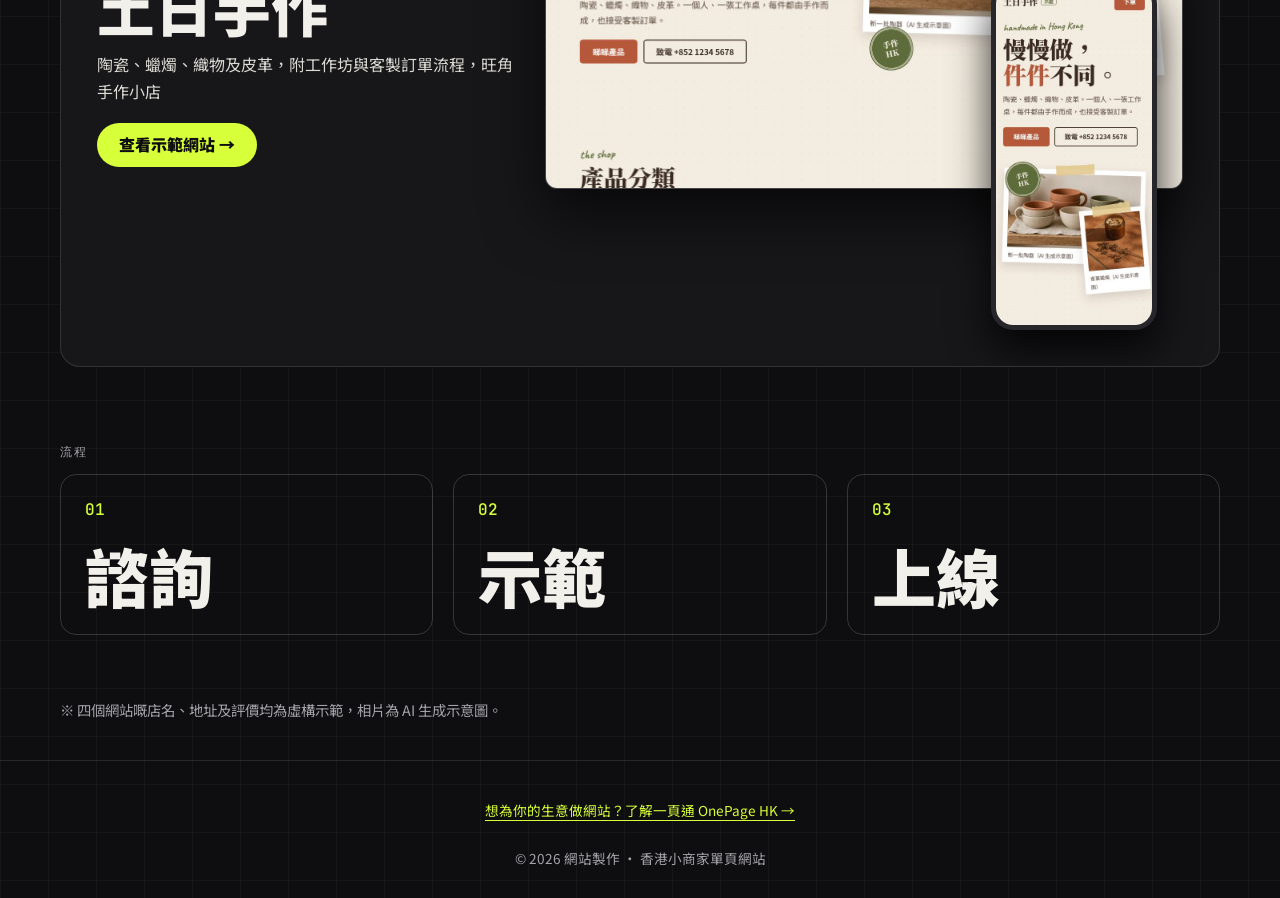
==== commit f828841f: "Replace demo number with real WhatsApp/tel 60162750522; remove placeholder banner" ====
--- a/index.html
+++ b/index.html
@@ -35,7 +35,7 @@
 <div class="mock"><div class="browser"><div class="bar"><b></b><b></b><b></b></div><img src="assets/shot-handmade-shop-d.jpg" width="1280" height="800" alt="土日手作桌面版截圖" loading="lazy"></div><div class="phone"><img src="assets/shot-handmade-shop-m.jpg" width="390" height="844" alt="土日手作手機版截圖" loading="lazy"></div></div></a></article>
 </section>
 <section class="steps"><p class="mono">流程</p><ol><li><b>01</b><span>諮詢</span></li><li><b>02</b><span>示範</span></li><li><b>03</b><span>上線</span></li></ol></section>
-<p class="note">※ 四個網站嘅店名、地址、電話及評價均為虛構示範，相片為 AI 生成示意圖。</p>
+<p class="note">※ 四個網站嘅店名、地址及評價均為虛構示範，相片為 AI 生成示意圖。</p>
 </main>
 <footer><p class="foot-cta"><a href="onepage-hk/">想為你的生意做網站？了解一頁通 OnePage HK →</a></p>© 2026 網站製作 · 香港小商家單頁網站</footer>
 <script>if("IntersectionObserver"in window&&!matchMedia("(prefers-reduced-motion: reduce)").matches){document.documentElement.classList.add("js");var io=new IntersectionObserver(function(e){e.forEach(function(x){if(x.isIntersecting){x.target.classList.add("in");io.unobserve(x.target)}})},{threshold:.12});document.querySelectorAll(".rv").forEach(function(n){io.observe(n)})}</script>
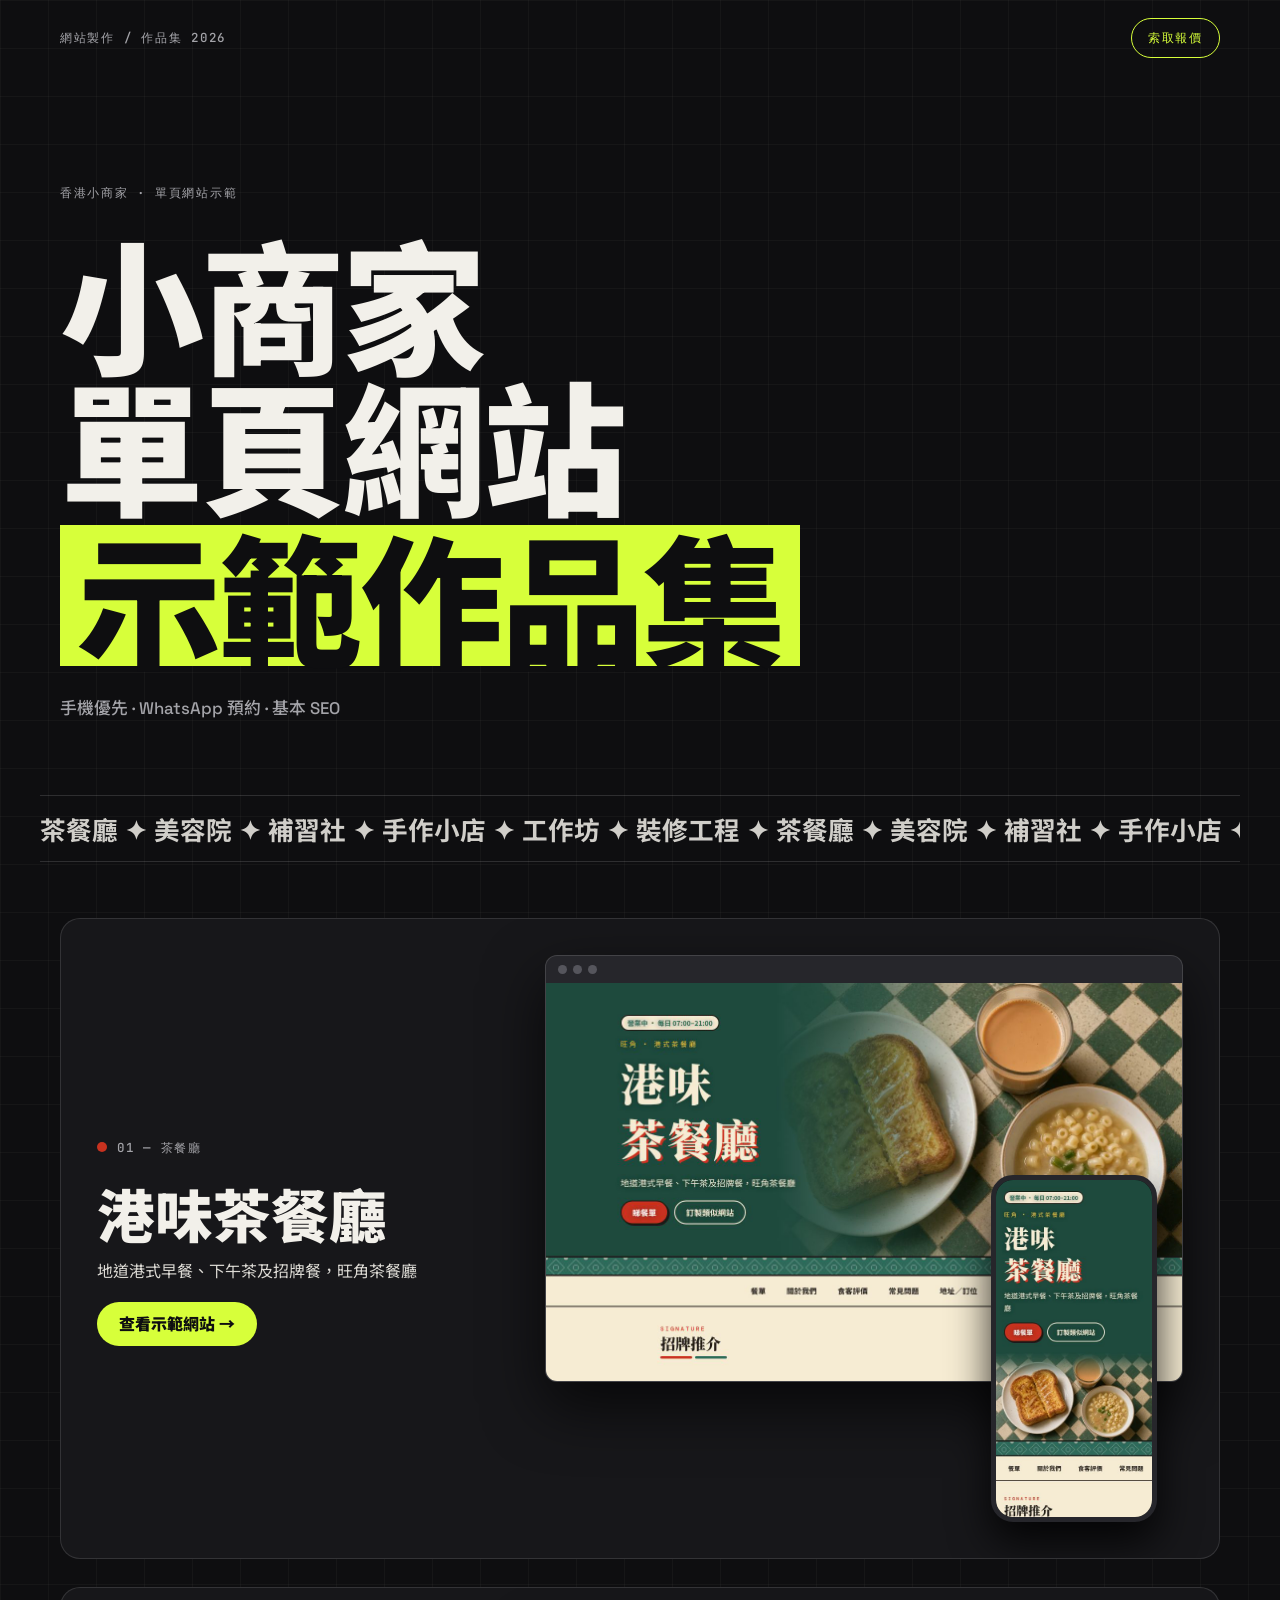
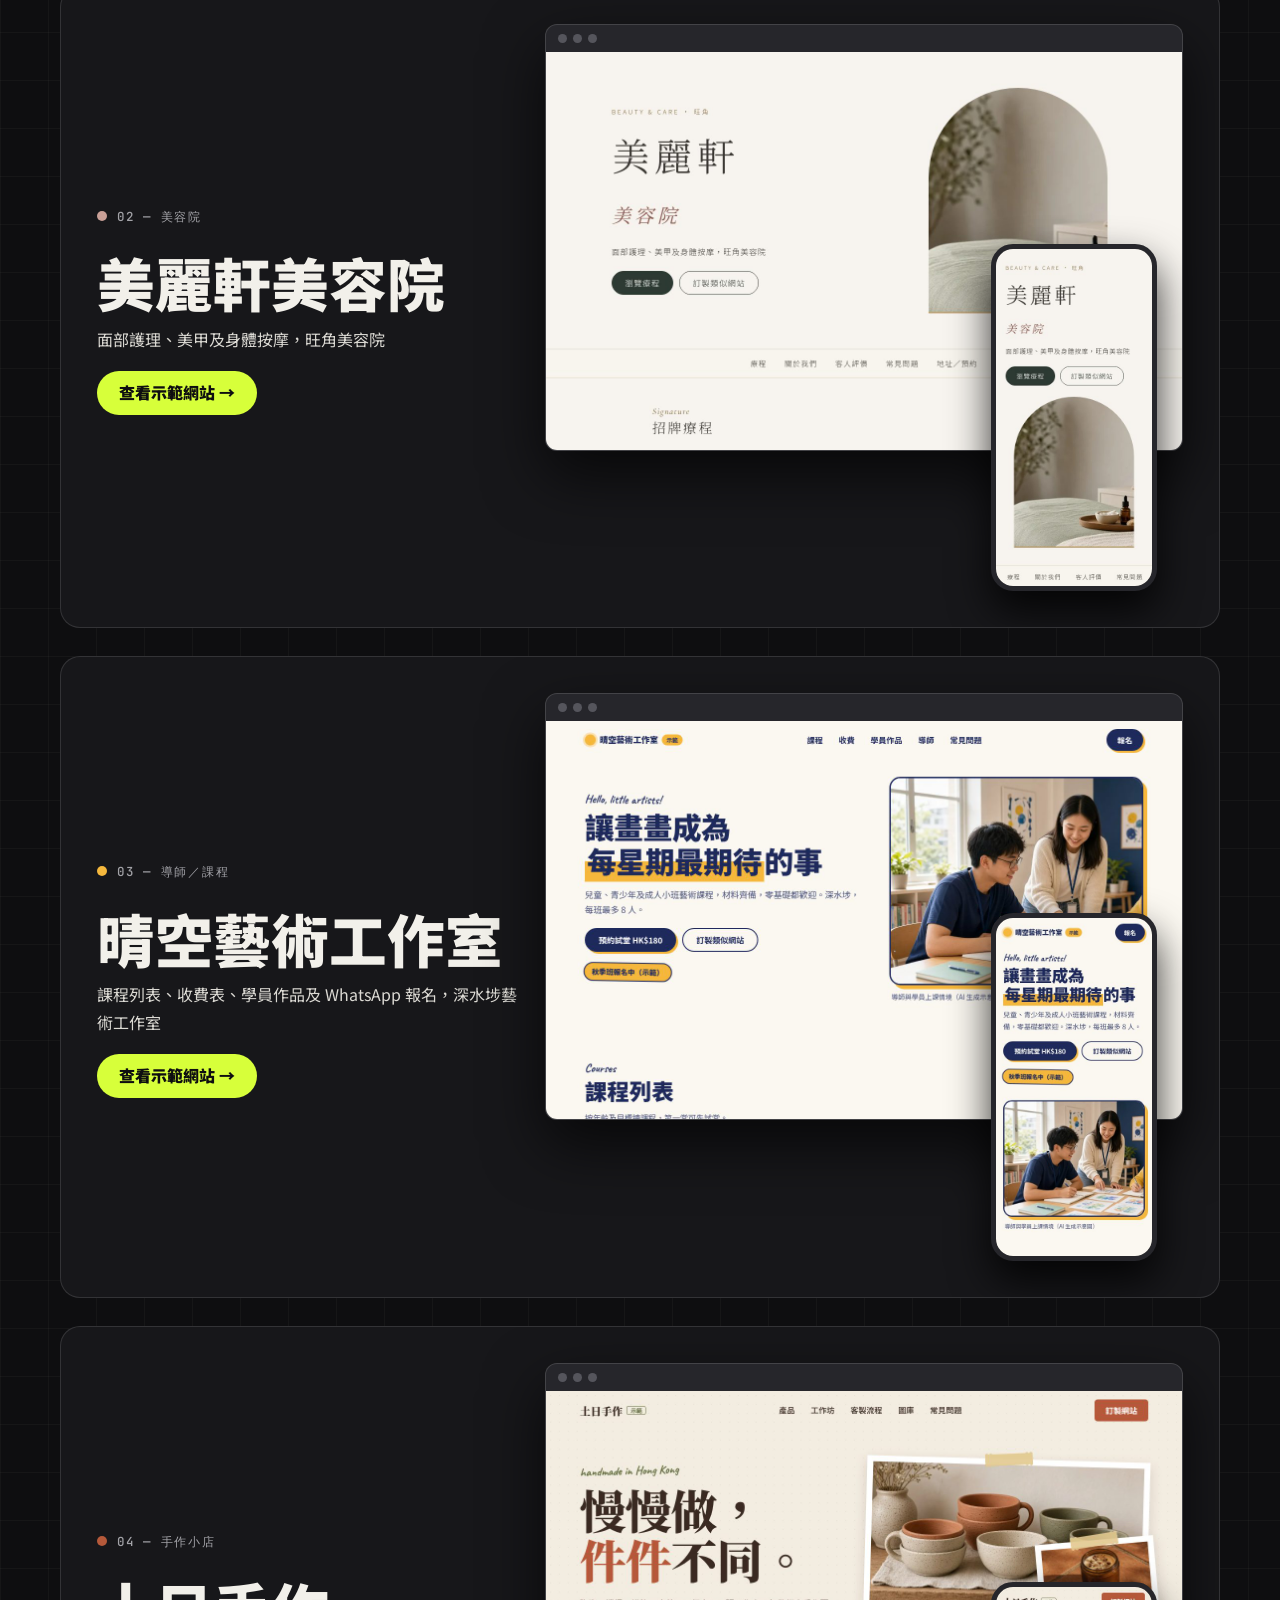
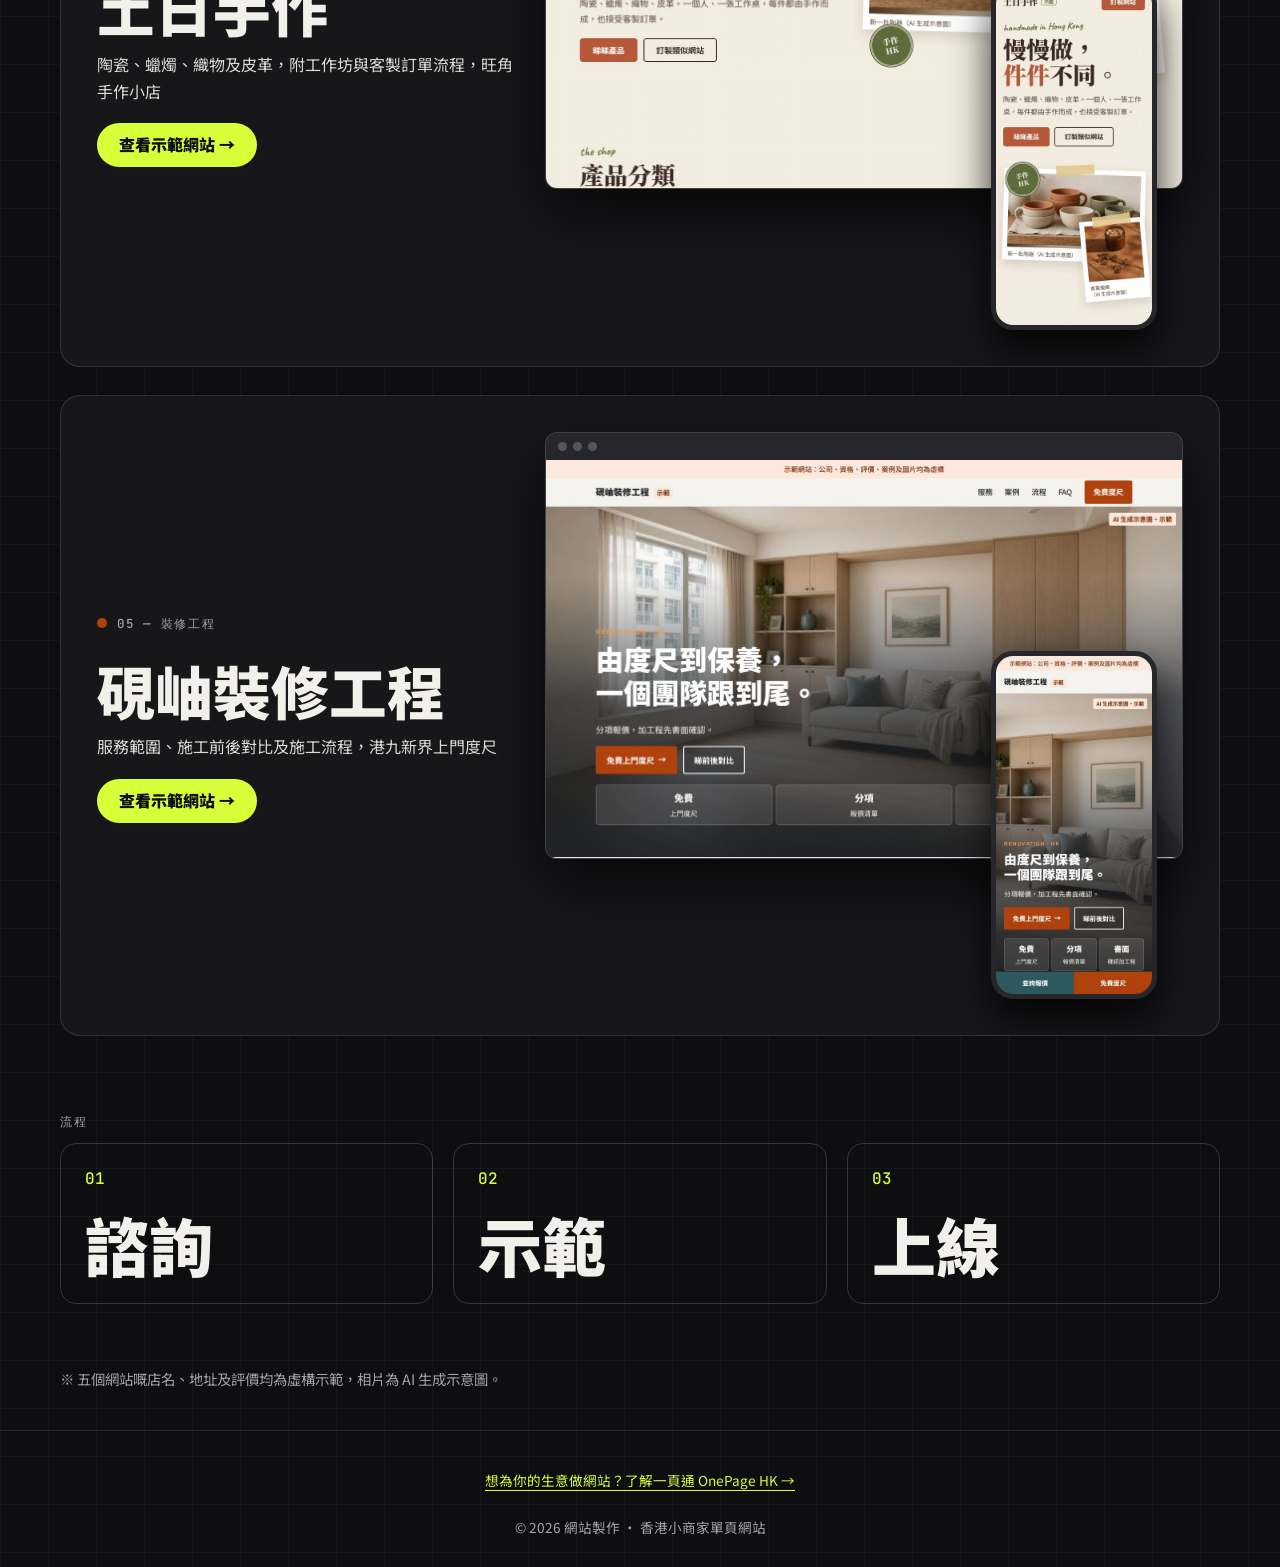
==== commit ca1fdd8b: "onepage-hk monthly before/after posts, renovation portfolio card, root meta update" ====
--- a/index.html
+++ b/index.html
@@ -4,16 +4,16 @@
 <meta charset="utf-8">
 <meta name="viewport" content="width=device-width,initial-scale=1">
 <title>香港小商家單頁網站示範作品集</title>
-<meta name="description" content="為香港小商家設計嘅手機優先單頁網站示範：茶餐廳、美容院、導師課程及手作小店，附 WhatsApp 預約按鈕。">
+<meta name="description" content="為香港小商家設計嘅手機優先單頁網站示範：茶餐廳、美容院、藝術課程、手作小店及裝修工程，一頁睇晒服務、價目同查詢方式。">
 <meta name="theme-color" content="#0E0E10">
 <link rel="canonical" href="https://limaking1028.github.io/hk-demo-sites/">
 <meta property="og:type" content="website"><meta property="og:site_name" content="香港小商家單頁網站示範作品集">
-<meta property="og:title" content="香港小商家單頁網站示範作品集"><meta property="og:description" content="為香港小商家設計嘅手機優先單頁網站示範：茶餐廳、美容院、導師課程及手作小店，附 WhatsApp 預約按鈕。">
+<meta property="og:title" content="香港小商家單頁網站示範作品集"><meta property="og:description" content="為香港小商家設計嘅手機優先單頁網站示範：茶餐廳、美容院、藝術課程、手作小店及裝修工程，一頁睇晒服務、價目同查詢方式。">
 <meta property="og:url" content="https://limaking1028.github.io/hk-demo-sites/"><meta property="og:image" content="https://limaking1028.github.io/hk-demo-sites/og-image.png">
 <meta property="og:image:width" content="1200"><meta property="og:image:height" content="630"><meta property="og:image:alt" content="小商家單頁網站示範作品集宣傳圖"><meta property="og:locale" content="zh_HK">
-<meta name="twitter:card" content="summary_large_image"><meta name="twitter:title" content="香港小商家單頁網站示範作品集"><meta name="twitter:description" content="為香港小商家設計嘅手機優先單頁網站示範：茶餐廳、美容院、導師課程及手作小店，附 WhatsApp 預約按鈕。"><meta name="twitter:image" content="https://limaking1028.github.io/hk-demo-sites/og-image.png">
+<meta name="twitter:card" content="summary_large_image"><meta name="twitter:title" content="香港小商家單頁網站示範作品集"><meta name="twitter:description" content="為香港小商家設計嘅手機優先單頁網站示範：茶餐廳、美容院、藝術課程、手作小店及裝修工程，一頁睇晒服務、價目同查詢方式。"><meta name="twitter:image" content="https://limaking1028.github.io/hk-demo-sites/og-image.png">
 <link rel="icon" type="image/svg+xml" href="favicon.svg">
-<script type="application/ld+json">{"@context": "https://schema.org", "@type": "CollectionPage", "name": "香港小商家單頁網站示範作品集", "description": "為香港小商家設計嘅手機優先單頁網站示範：茶餐廳、美容院、導師課程及手作小店，附 WhatsApp 預約按鈕。", "url": "https://limaking1028.github.io/hk-demo-sites/", "image": "https://limaking1028.github.io/hk-demo-sites/og-image.png", "inLanguage": "zh-HK", "hasPart": [{"@type": "WebPage", "name": "港味茶餐廳", "url": "https://limaking1028.github.io/hk-demo-sites/cha-chaan-teng/"}, {"@type": "WebPage", "name": "美麗軒美容院", "url": "https://limaking1028.github.io/hk-demo-sites/beauty-salon/"}, {"@type": "WebPage", "name": "晴空藝術工作室", "url": "https://limaking1028.github.io/hk-demo-sites/tutor-course/"}, {"@type": "WebPage", "name": "土日手作", "url": "https://limaking1028.github.io/hk-demo-sites/handmade-shop/"}]}</script>
+<script type="application/ld+json">{"@context": "https://schema.org", "@type": "CollectionPage", "name": "香港小商家單頁網站示範作品集", "description": "為香港小商家設計嘅手機優先單頁網站示範：茶餐廳、美容院、藝術課程、手作小店及裝修工程，一頁睇晒服務、價目同查詢方式。", "url": "https://limaking1028.github.io/hk-demo-sites/", "image": "https://limaking1028.github.io/hk-demo-sites/og-image.png", "inLanguage": "zh-HK", "hasPart": [{"@type": "WebPage", "name": "港味茶餐廳", "url": "https://limaking1028.github.io/hk-demo-sites/cha-chaan-teng/"}, {"@type": "WebPage", "name": "美麗軒美容院", "url": "https://limaking1028.github.io/hk-demo-sites/beauty-salon/"}, {"@type": "WebPage", "name": "晴空藝術工作室", "url": "https://limaking1028.github.io/hk-demo-sites/tutor-course/"}, {"@type": "WebPage", "name": "土日手作", "url": "https://limaking1028.github.io/hk-demo-sites/handmade-shop/"}, {"@type": "WebPage", "name": "硯岫裝修工程", "url": "https://limaking1028.github.io/hk-demo-sites/renovation/"}]}</script>
 <link rel="preconnect" href="https://fonts.googleapis.com"><link rel="preconnect" href="https://fonts.gstatic.com" crossorigin>
 <link href="https://fonts.googleapis.com/css2?family=JetBrains+Mono:wght@400;500&family=Noto+Sans+TC:wght@400;500;900&family=Space+Grotesk:wght@500;700&display=swap" rel="stylesheet">
 <link rel="stylesheet" href="style.css">
@@ -22,7 +22,7 @@
 <header class="top"><span class="mono">網站製作 / 作品集 2026</span><a class="mono pill" href="onepage-hk/#enquiry">索取報價</a></header>
 <main>
 <section class="hero"><p class="mono">香港小商家 · 單頁網站示範</p><h1><span>小商家</span><span>單頁網站</span><span class="hl">示範作品集</span></h1><p class="lead">手機優先 · WhatsApp 預約 · 基本 SEO</p></section>
-<div class="marquee" aria-hidden="true"><div><span>茶餐廳 ✦ 美容院 ✦ 補習社 ✦ 手作小店 ✦ 工作坊 ✦ </span><span>茶餐廳 ✦ 美容院 ✦ 補習社 ✦ 手作小店 ✦ 工作坊 ✦ </span></div></div>
+<div class="marquee" aria-hidden="true"><div><span>茶餐廳 ✦ 美容院 ✦ 補習社 ✦ 手作小店 ✦ 工作坊 ✦ 裝修工程 ✦ </span><span>茶餐廳 ✦ 美容院 ✦ 補習社 ✦ 手作小店 ✦ 工作坊 ✦ 裝修工程 ✦ </span></div></div>
 <section class="cases">
 <article class="case rv"><a href="cha-chaan-teng/" aria-label="查看港味茶餐廳示範網站">
 <div class="meta"><span class="mono"><i style="background:#C8321F"></i>01 — 茶餐廳</span><h2>港味茶餐廳</h2><p>地道港式早餐、下午茶及招牌餐，旺角茶餐廳</p><span class="go">查看示範網站 →</span></div>
@@ -32,10 +32,12 @@
 <div class="meta"><span class="mono"><i style="background:#F5B83D"></i>03 — 導師／課程</span><h2>晴空藝術工作室</h2><p>課程列表、收費表、學員作品及 WhatsApp 報名，深水埗藝術工作室</p><span class="go">查看示範網站 →</span></div>
 <div class="mock"><div class="browser"><div class="bar"><b></b><b></b><b></b></div><img src="assets/shot-tutor-course-d.jpg" width="1280" height="800" alt="晴空藝術工作室桌面版截圖" loading="lazy"></div><div class="phone"><img src="assets/shot-tutor-course-m.jpg" width="390" height="844" alt="晴空藝術工作室手機版截圖" loading="lazy"></div></div></a></article><article class="case rv"><a href="handmade-shop/" aria-label="查看土日手作示範網站">
 <div class="meta"><span class="mono"><i style="background:#B5593A"></i>04 — 手作小店</span><h2>土日手作</h2><p>陶瓷、蠟燭、織物及皮革，附工作坊與客製訂單流程，旺角手作小店</p><span class="go">查看示範網站 →</span></div>
-<div class="mock"><div class="browser"><div class="bar"><b></b><b></b><b></b></div><img src="assets/shot-handmade-shop-d.jpg" width="1280" height="800" alt="土日手作桌面版截圖" loading="lazy"></div><div class="phone"><img src="assets/shot-handmade-shop-m.jpg" width="390" height="844" alt="土日手作手機版截圖" loading="lazy"></div></div></a></article>
+<div class="mock"><div class="browser"><div class="bar"><b></b><b></b><b></b></div><img src="assets/shot-handmade-shop-d.jpg" width="1280" height="800" alt="土日手作桌面版截圖" loading="lazy"></div><div class="phone"><img src="assets/shot-handmade-shop-m.jpg" width="390" height="844" alt="土日手作手機版截圖" loading="lazy"></div></div></a></article><article class="case rv"><a href="renovation/" aria-label="查看硯岫裝修工程示範網站">
+<div class="meta"><span class="mono"><i style="background:#B0420E"></i>05 — 裝修工程</span><h2>硯岫裝修工程</h2><p>服務範圍、施工前後對比及施工流程，港九新界上門度尺</p><span class="go">查看示範網站 →</span></div>
+<div class="mock"><div class="browser"><div class="bar"><b></b><b></b><b></b></div><img src="assets/shot-renovation-d.jpg" width="1280" height="800" alt="硯岫裝修工程桌面版截圖" loading="lazy"></div><div class="phone"><img src="assets/shot-renovation-m.jpg" width="390" height="844" alt="硯岫裝修工程手機版截圖" loading="lazy"></div></div></a></article>
 </section>
 <section class="steps"><p class="mono">流程</p><ol><li><b>01</b><span>諮詢</span></li><li><b>02</b><span>示範</span></li><li><b>03</b><span>上線</span></li></ol></section>
-<p class="note">※ 四個網站嘅店名、地址及評價均為虛構示範，相片為 AI 生成示意圖。</p>
+<p class="note">※ 五個網站嘅店名、地址及評價均為虛構示範，相片為 AI 生成示意圖。</p>
 </main>
 <footer><p class="foot-cta"><a href="onepage-hk/">想為你的生意做網站？了解一頁通 OnePage HK →</a></p>© 2026 網站製作 · 香港小商家單頁網站</footer>
 <script>if("IntersectionObserver"in window&&!matchMedia("(prefers-reduced-motion: reduce)").matches){document.documentElement.classList.add("js");var io=new IntersectionObserver(function(e){e.forEach(function(x){if(x.isIntersecting){x.target.classList.add("in");io.unobserve(x.target)}})},{threshold:.12});document.querySelectorAll(".rv").forEach(function(n){io.observe(n)})}</script>
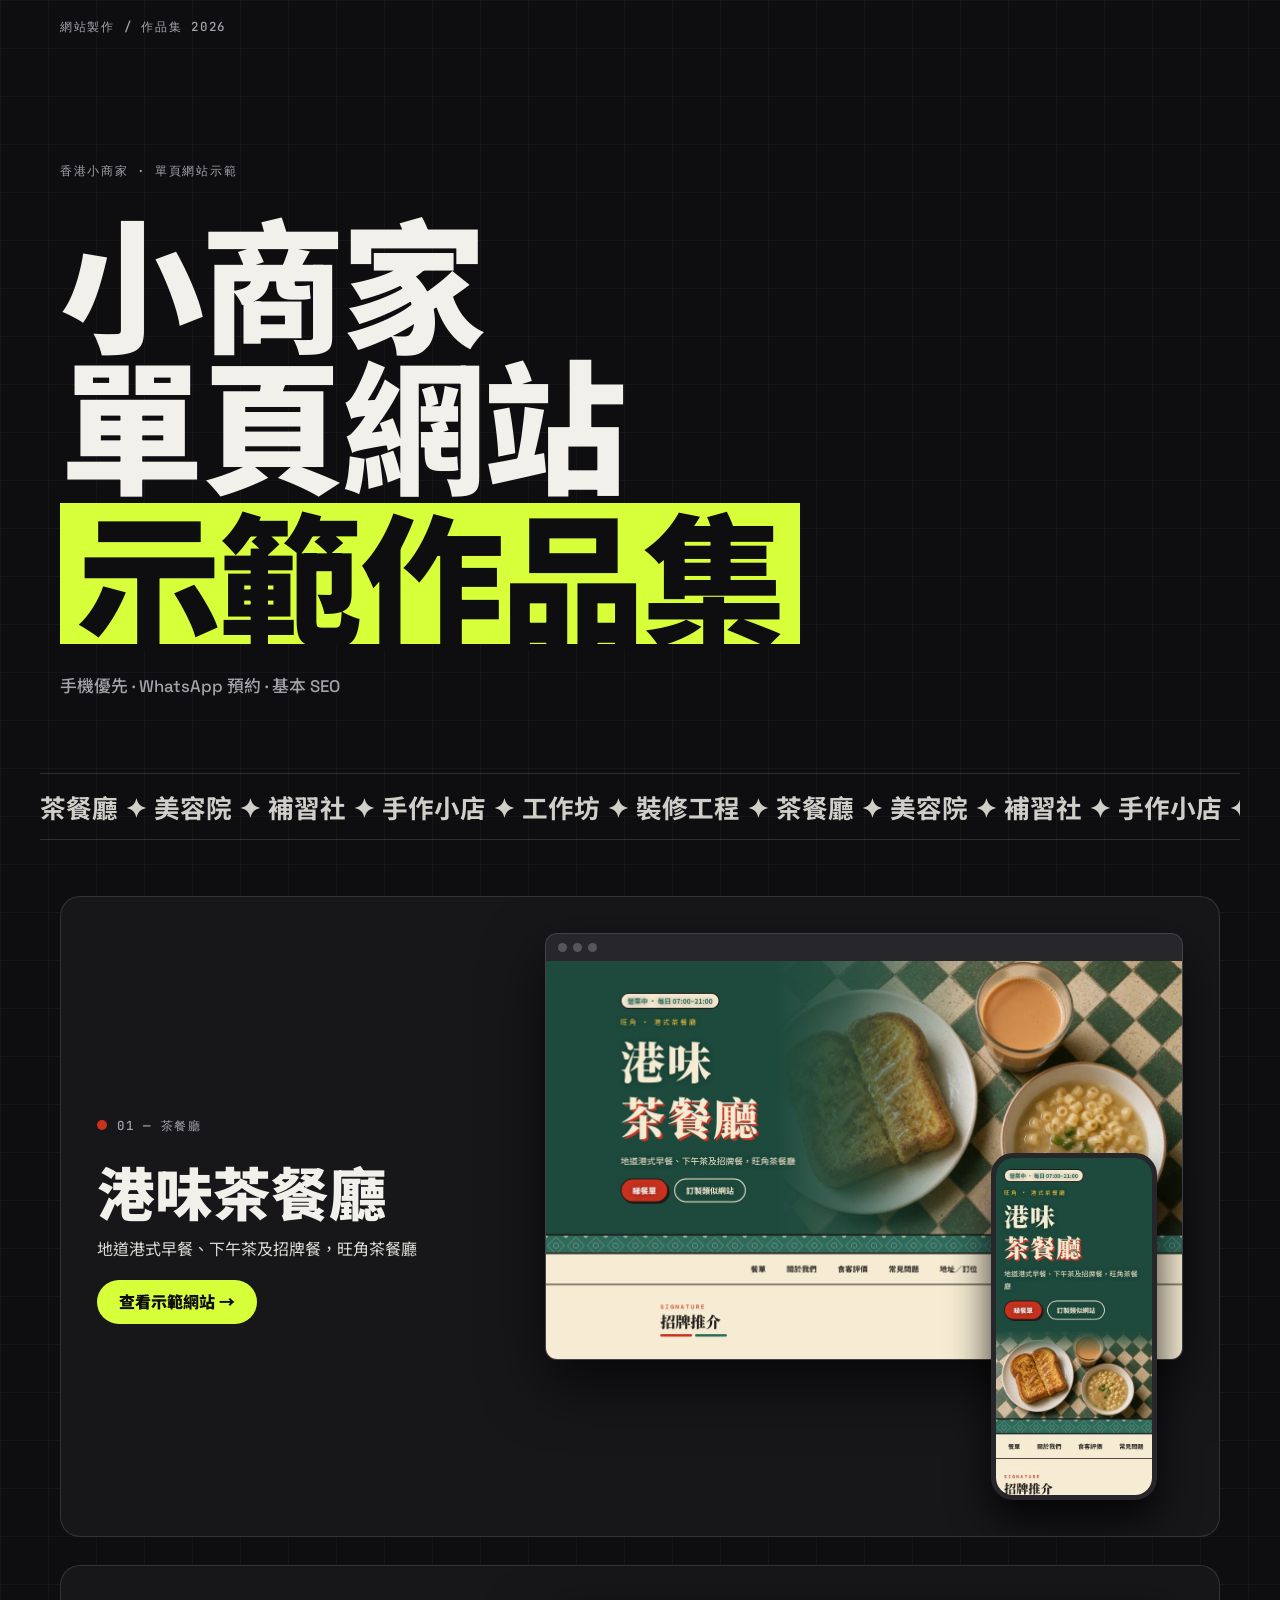
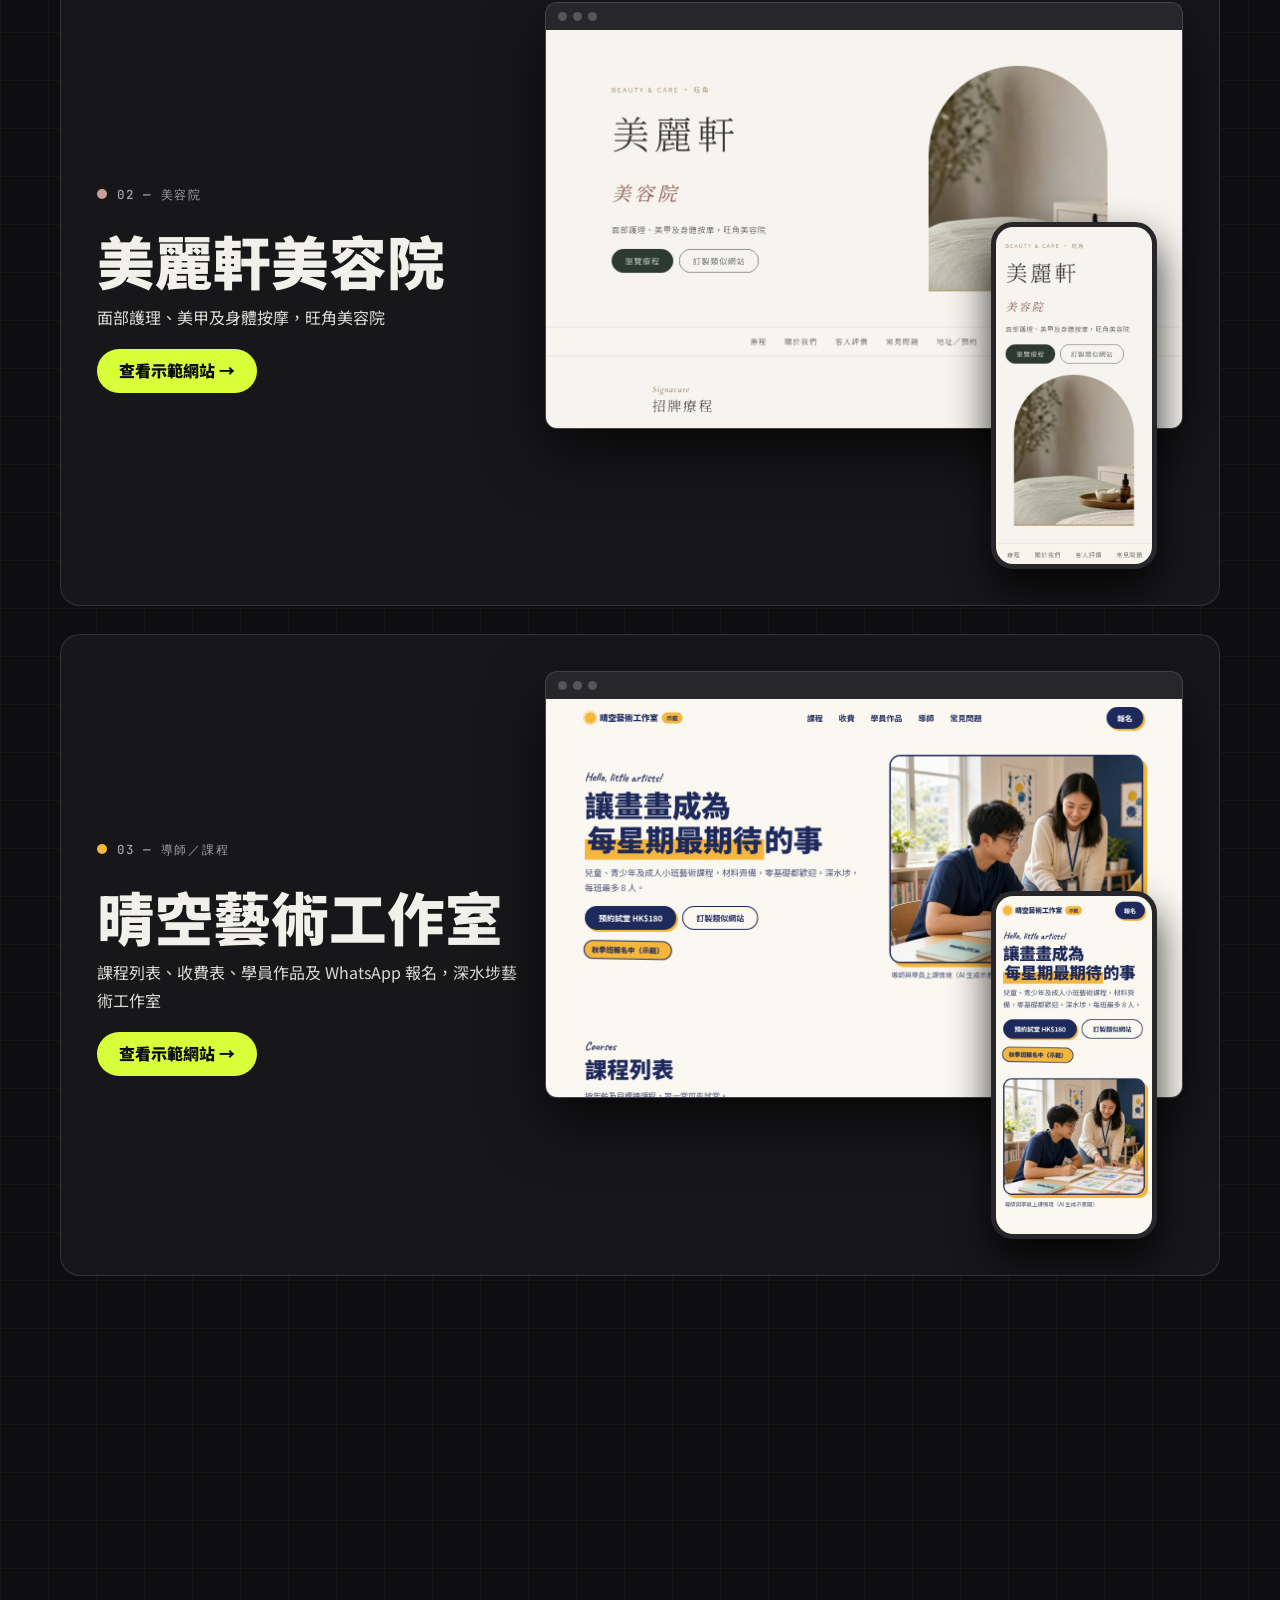
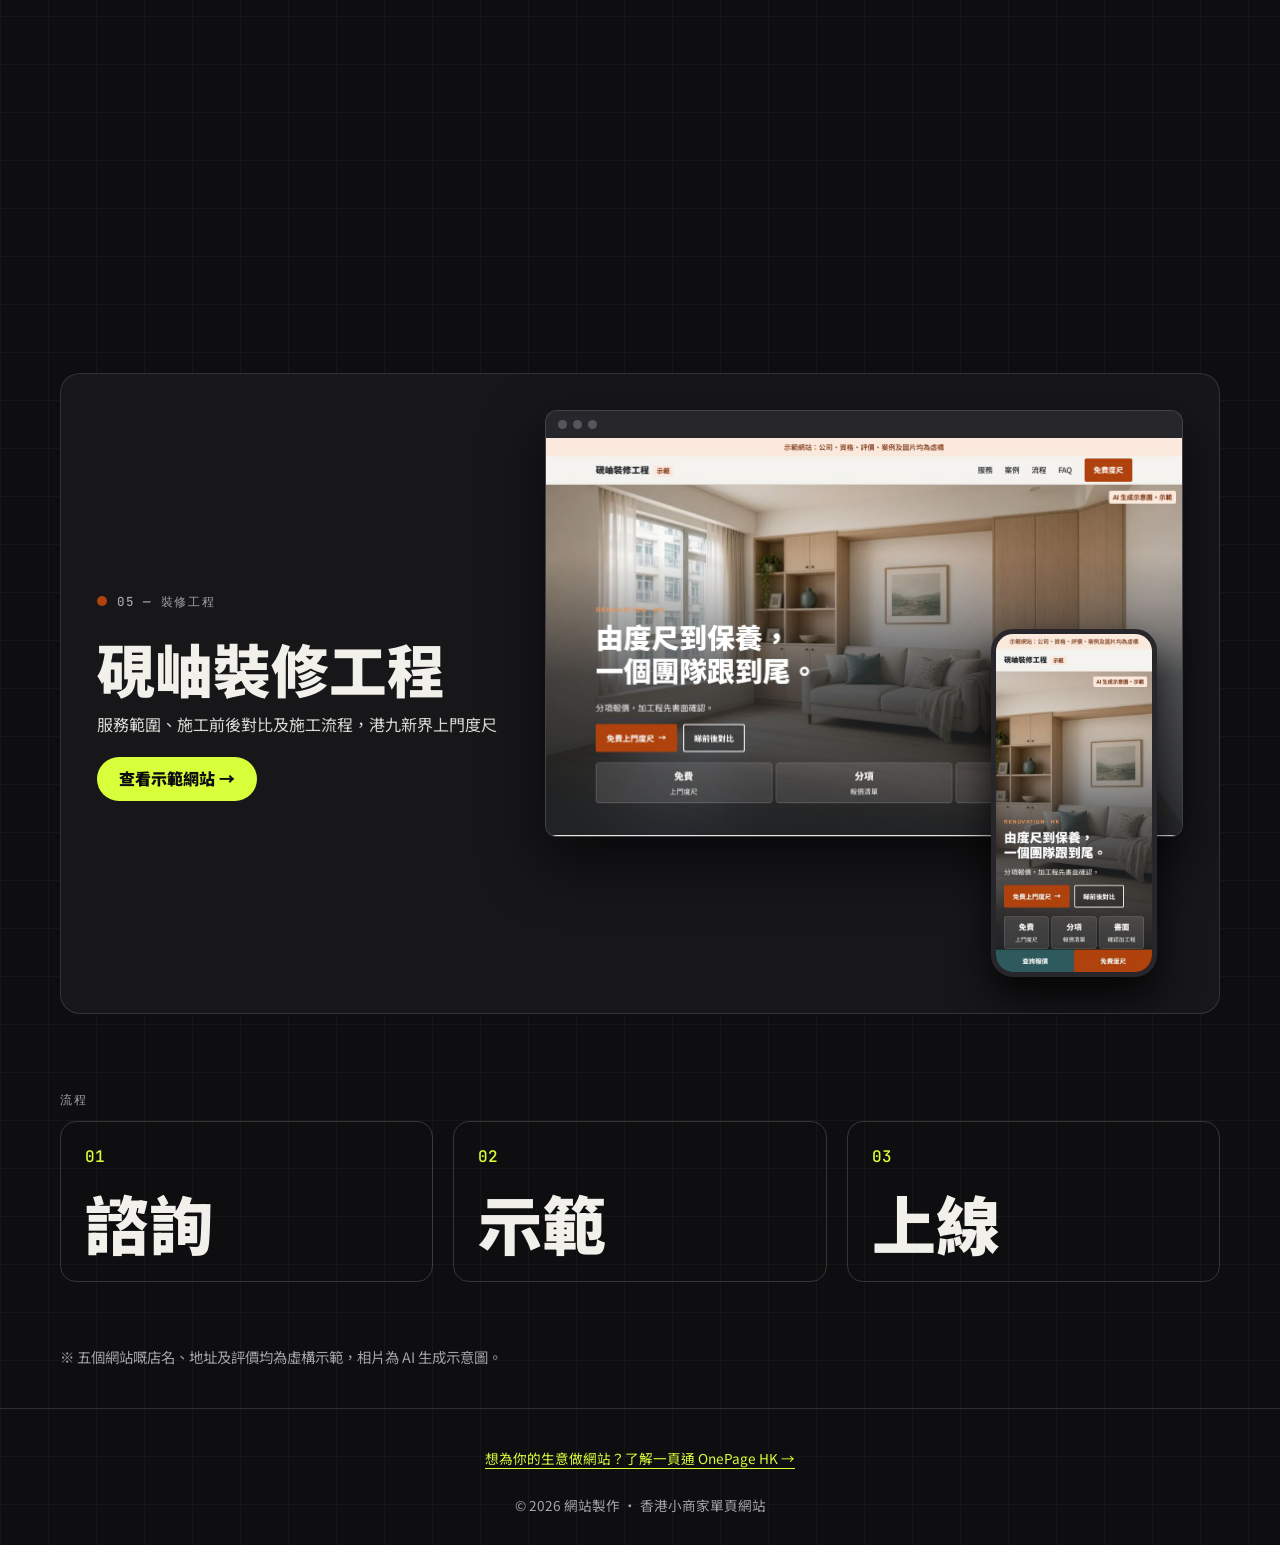
==== commit a618bee7: "Neutralise enquiry wording; remove links to removed onepage-hk enquiry" ====
--- a/index.html
+++ b/index.html
@@ -19,7 +19,7 @@
 <link rel="stylesheet" href="style.css">
 </head>
 <body>
-<header class="top"><span class="mono">網站製作 / 作品集 2026</span><a class="mono pill" href="onepage-hk/#enquiry">索取報價</a></header>
+<header class="top"><span class="mono">網站製作 / 作品集 2026</span></header>
 <main>
 <section class="hero"><p class="mono">香港小商家 · 單頁網站示範</p><h1><span>小商家</span><span>單頁網站</span><span class="hl">示範作品集</span></h1><p class="lead">手機優先 · WhatsApp 預約 · 基本 SEO</p></section>
 <div class="marquee" aria-hidden="true"><div><span>茶餐廳 ✦ 美容院 ✦ 補習社 ✦ 手作小店 ✦ 工作坊 ✦ 裝修工程 ✦ </span><span>茶餐廳 ✦ 美容院 ✦ 補習社 ✦ 手作小店 ✦ 工作坊 ✦ 裝修工程 ✦ </span></div></div>
